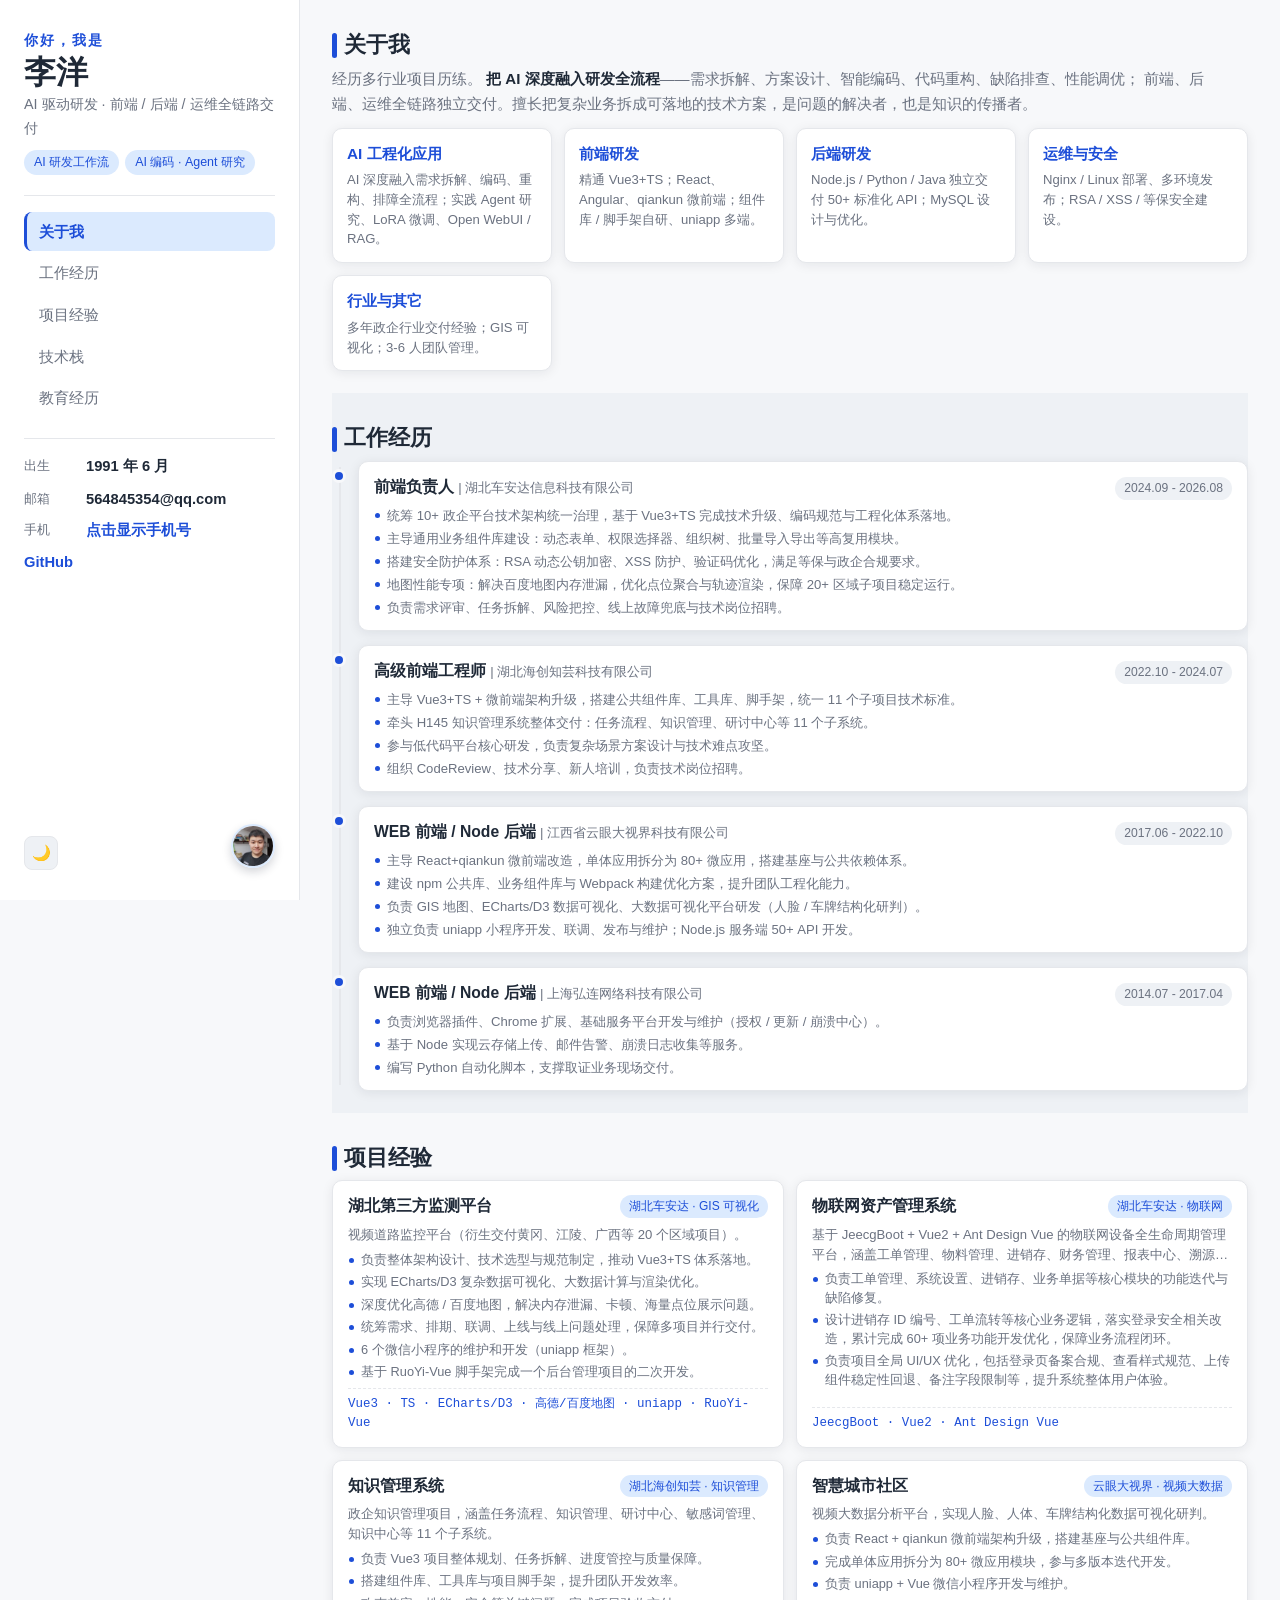
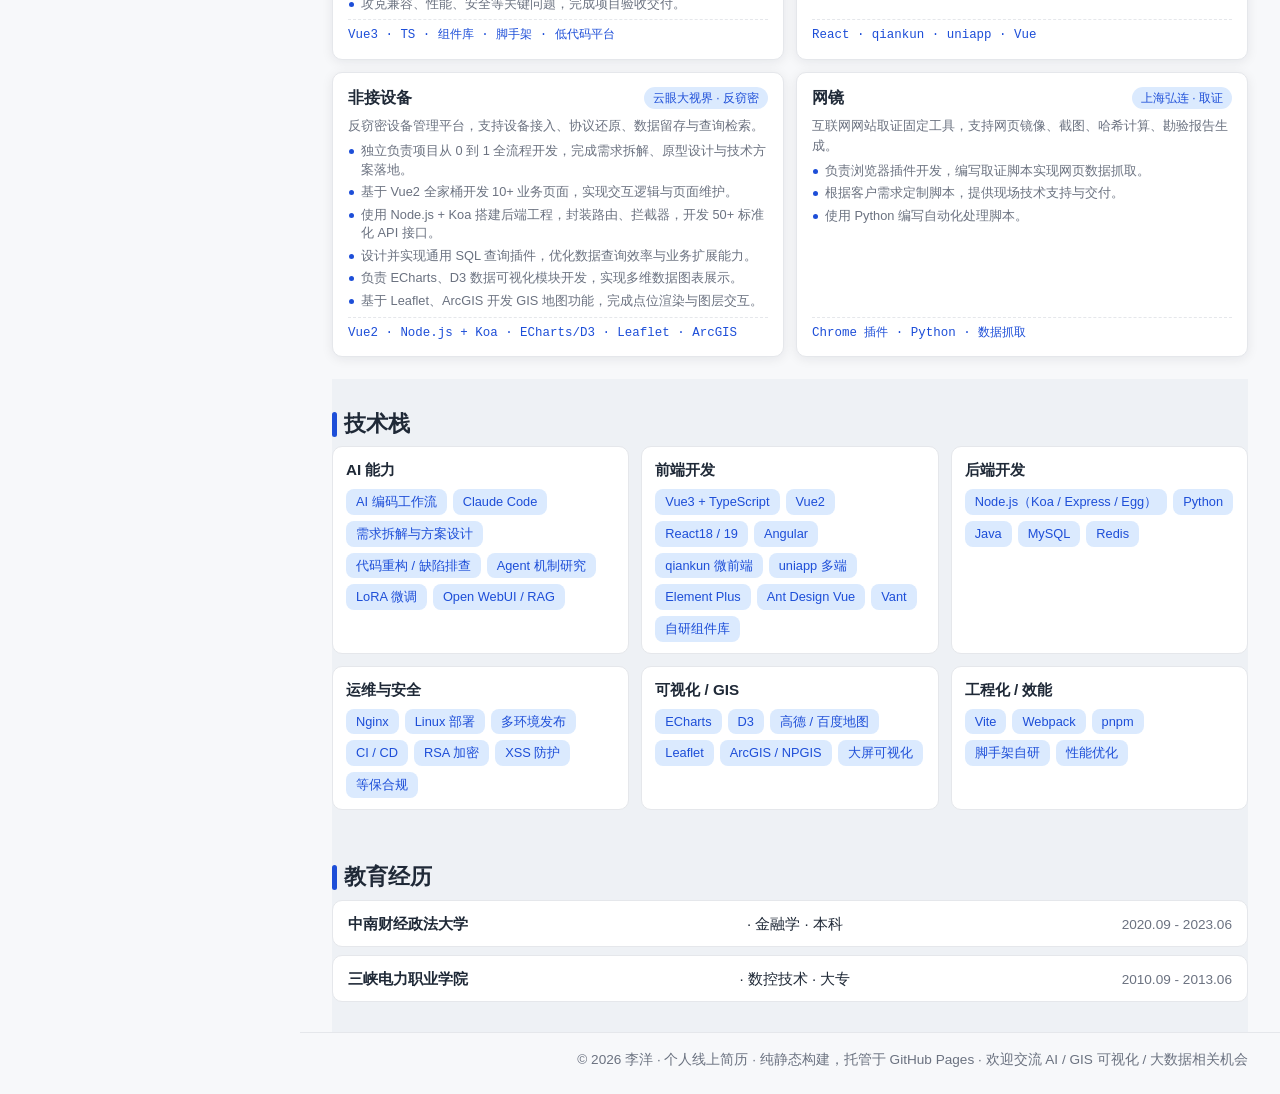
==== index.html @ 8b8bff77 "first commit" ====
<!DOCTYPE html>
<!--
  个人线上简历 · 李洋（纯静态，零外部依赖，可直接发布 GitHub Pages）
  内容来源：/Users/apple/workspace/Documents/programs/简历/了解李洋/ 画像库
  更新：20261119 13:01:11
-->
<html lang="zh-CN">
<head>
  <meta charset="UTF-8">
  <meta name="viewport" content="width=device-width, initial-scale=1.0">
  <!-- SEO 基础信息 -->
  <title>李洋 · 个人简历</title>
  <meta name="description" content="李洋，AI 驱动研发实践：AI 工具深度融入需求拆解、编码、排障；前端 / 后端 / 运维全链路交付，擅长 GIS 可视化与政企行业交付。">
  <meta name="keywords" content="李洋,AI研发,AI工程化,AI编码,Vue3,TypeScript,React,Node.js,GIS可视化,武汉求职">
  <meta name="author" content="李洋">
  <!-- 社交分享卡片（Open Graph） -->
  <meta property="og:title" content="李洋 · 个人简历">
  <meta property="og:description" content="AI 驱动研发 · 前端 / 后端 / 运维全链路 · 武汉">
  <meta property="og:type" content="profile">
  <!-- 站点图标（内联 SVG，免额外请求） -->
  <link rel="icon" href="favicon.svg" type="image/svg+xml">
  <link rel="stylesheet" href="css/style.css">
  <!-- 结构化数据：帮助搜索引擎理解简历内容 -->
  <script type="application/ld+json">
  {
    "@context": "https://schema.org",
    "@type": "Person",
    "name": "李洋",
    "address": { "@type": "PostalAddress", "addressLocality": "武汉" },
    "url": "https://github.com/buildlove",
    "knowsAbout": ["AI 研发工作流", "AI Agent", "LoRA 微调", "Vue3", "TypeScript", "React", "Node.js", "GIS 可视化"]
  }
  </script>
</head>
<body>

  <!-- ======== 左侧悬浮栏：基础信息 + 菜单 + 联系方式（固定悬浮） ======== -->
  <aside class="sidebar" id="top">
    <div class="sidebar-inner">

      <!-- 基础信息 -->
      <div class="side-profile">
        <p class="side-hello">你好，我是</p>
        <h1 class="side-name">李洋</h1>
        <p class="side-tagline">AI 驱动研发 · 前端 / 后端 / 运维全链路交付</p>
        <ul class="side-chips">
          <li>AI 研发工作流</li>
          <li>AI 编码 · Agent 研究</li>
        </ul>
      </div>

      <!-- 导航菜单（滚动时高亮当前区块） -->
      <nav class="nav-links side-menu" id="navLinks">
        <a href="#about">关于我</a>
        <a href="#experience">工作经历</a>
        <a href="#projects">项目经验</a>
        <a href="#skills">技术栈</a>
        <a href="#education">教育经历</a>
      </nav>

      <!-- 联系方式（手机号由 JS 渲染防骚扰；邮箱 / GitHub 明文直出） -->
      <ul class="side-contact">
        <li>
          <span class="contact-label">出生</span>
          <span class="contact-value">1991 年 6 月</span>
        </li>
        <li>
          <span class="contact-label">邮箱</span>
          <a class="contact-value" href="mailto:564845354@qq.com">564845354@qq.com</a>
        </li>
        <li>
          <span class="contact-label">手机</span>
          <button class="contact-value contact-btn" id="phoneText" type="button" title="点击复制">点击显示手机号</button>
        </li>
        <li>
          <a class="contact-link" href="https://github.com/buildlove" target="_blank" rel="noopener">GitHub</a>
          <!-- <a class="contact-link" href="showTime/" target="_blank" rel="noopener">作品展示</a> -->
        </li>
      </ul>

      <!-- 底部：主题切换按钮 + 小头像悬浮在按钮右边 -->
      <div class="side-bottom">
        <button class="theme-toggle" id="themeToggle" aria-label="切换深浅色主题">🌙</button>
        <img class="side-avatar" src="assets/avatar.png" alt="李洋 头像">
      </div>

    </div>
  </aside>

  <!-- ======== 右侧主内容（铺满剩余宽度） ======== -->
  <main class="content">

    <!-- ======== 关于我 / 个人优势（置于最上面） ======== -->
    <section class="section" id="about">
      <div class="container">
        <h2 class="section-title">关于我</h2>
        <p class="section-lead">
          经历多行业项目历练。
          <strong>把 AI 深度融入研发全流程</strong>——需求拆解、方案设计、智能编码、代码重构、缺陷排查、性能调优；
          前端、后端、运维全链路独立交付。擅长把复杂业务拆成可落地的技术方案，是问题的解决者，也是知识的传播者。
        </p>
        <div class="advantage-grid">
          <article class="advantage-card">
            <h3>AI 工程化应用</h3>
            <p>AI 深度融入需求拆解、编码、重构、排障全流程；实践 Agent 研究、LoRA 微调、Open WebUI / RAG。</p>
          </article>
          <article class="advantage-card">
            <h3>前端研发</h3>
            <p>精通 Vue3+TS；React、Angular、qiankun 微前端；组件库 / 脚手架自研、uniapp 多端。</p>
          </article>
          <article class="advantage-card">
            <h3>后端研发</h3>
            <p>Node.js / Python / Java 独立交付 50+ 标准化 API；MySQL 设计与优化。</p>
          </article>
          <article class="advantage-card">
            <h3>运维与安全</h3>
            <p>Nginx / Linux 部署、多环境发布；RSA / XSS / 等保安全建设。</p>
          </article>
          <article class="advantage-card">
            <h3>行业与其它</h3>
            <p>多年政企行业交付经验；GIS 可视化；3-6 人团队管理。</p>
          </article>
        </div>
      </div>
    </section>

    <!-- ======== 工作经历 ======== -->
    <section class="section section-alt" id="experience">
      <div class="container">
        <h2 class="section-title">工作经历</h2>
        <div class="timeline">

          <article class="timeline-item">
            <div class="timeline-dot"></div>
            <div class="timeline-body">
              <header class="timeline-head">
                <h3>前端负责人 <span class="timeline-org">| 湖北车安达信息科技有限公司</span></h3>
                <time>2024.09 - 2026.08</time>
              </header>
              <ul>
                <li>统筹 10+ 政企平台技术架构统一治理，基于 Vue3+TS 完成技术升级、编码规范与工程化体系落地。</li>
                <li>主导通用业务组件库建设：动态表单、权限选择器、组织树、批量导入导出等高复用模块。</li>
                <li>搭建安全防护体系：RSA 动态公钥加密、XSS 防护、验证码优化，满足等保与政企合规要求。</li>
                <li>地图性能专项：解决百度地图内存泄漏，优化点位聚合与轨迹渲染，保障 20+ 区域子项目稳定运行。</li>
                <li>负责需求评审、任务拆解、风险把控、线上故障兜底与技术岗位招聘。</li>
              </ul>
            </div>
          </article>

          <article class="timeline-item">
            <div class="timeline-dot"></div>
            <div class="timeline-body">
              <header class="timeline-head">
                <h3>高级前端工程师 <span class="timeline-org">| 湖北海创知芸科技有限公司</span></h3>
                <time>2022.10 - 2024.07</time>
              </header>
              <ul>
                <li>主导 Vue3+TS + 微前端架构升级，搭建公共组件库、工具库、脚手架，统一 11 个子项目技术标准。</li>
                <li>牵头 H145 知识管理系统整体交付：任务流程、知识管理、研讨中心等 11 个子系统。</li>
                <li>参与低代码平台核心研发，负责复杂场景方案设计与技术难点攻坚。</li>
                <li>组织 CodeReview、技术分享、新人培训，负责技术岗位招聘。</li>
              </ul>
            </div>
          </article>

          <article class="timeline-item">
            <div class="timeline-dot"></div>
            <div class="timeline-body">
              <header class="timeline-head">
                <h3>WEB 前端 / Node 后端 <span class="timeline-org">| 江西省云眼大视界科技有限公司</span></h3>
                <time>2017.06 - 2022.10</time>
              </header>
              <ul>
                <li>主导 React+qiankun 微前端改造，单体应用拆分为 80+ 微应用，搭建基座与公共依赖体系。</li>
                <li>建设 npm 公共库、业务组件库与 Webpack 构建优化方案，提升团队工程化能力。</li>
                <li>负责 GIS 地图、ECharts/D3 数据可视化、大数据可视化平台研发（人脸 / 车牌结构化研判）。</li>
                <li>独立负责 uniapp 小程序开发、联调、发布与维护；Node.js 服务端 50+ API 开发。</li>
              </ul>
            </div>
          </article>

          <article class="timeline-item">
            <div class="timeline-dot"></div>
            <div class="timeline-body">
              <header class="timeline-head">
                <h3>WEB 前端 / Node 后端 <span class="timeline-org">| 上海弘连网络科技有限公司</span></h3>
                <time>2014.07 - 2017.04</time>
              </header>
              <ul>
                <li>负责浏览器插件、Chrome 扩展、基础服务平台开发与维护（授权 / 更新 / 崩溃中心）。</li>
                <li>基于 Node 实现云存储上传、邮件告警、崩溃日志收集等服务。</li>
                <li>编写 Python 自动化脚本，支撑取证业务现场交付。</li>
              </ul>
            </div>
          </article>

        </div>
      </div>
    </section>

    <!-- ======== 项目经验 ======== -->
    <section class="section" id="projects">
      <div class="container">
        <h2 class="section-title">项目经验</h2>
        <div class="project-grid">

          <article class="project-card">
            <header>
              <h3>湖北第三方监测平台</h3>
              <span class="project-tag">湖北车安达 · GIS 可视化</span>
            </header>
            <p class="project-desc">视频道路监控平台（衍生交付黄冈、江陵、广西等 20 个区域项目）。</p>
            <ul>
              <li>负责整体架构设计、技术选型与规范制定，推动 Vue3+TS 体系落地。</li>
              <li>实现 ECharts/D3 复杂数据可视化、大数据计算与渲染优化。</li>
              <li>深度优化高德 / 百度地图，解决内存泄漏、卡顿、海量点位展示问题。</li>
              <li>统筹需求、排期、联调、上线与线上问题处理，保障多项目并行交付。</li>
              <li>6 个微信小程序的维护和开发（uniapp 框架）。</li>
              <li>基于 RuoYi-Vue 脚手架完成一个后台管理项目的二次开发。</li>
            </ul>
            <p class="project-stack">Vue3 · TS · ECharts/D3 · 高德/百度地图 · uniapp · RuoYi-Vue</p>
          </article>

          <article class="project-card">
            <header>
              <h3>物联网资产管理系统</h3>
              <span class="project-tag">湖北车安达 · 物联网</span>
            </header>
            <p class="project-desc">基于 JeecgBoot + Vue2 + Ant Design Vue 的物联网设备全生命周期管理平台，涵盖工单管理、物料管理、进销存、财务管理、报表中心、溯源追踪、数据审核等 11 个业务模块。</p>
            <ul>
              <li>负责工单管理、系统设置、进销存、业务单据等核心模块的功能迭代与缺陷修复。</li>
              <li>设计进销存 ID 编号、工单流转等核心业务逻辑，落实登录安全相关改造，累计完成 60+ 项业务功能开发优化，保障业务流程闭环。</li>
              <li>负责项目全局 UI/UX 优化，包括登录页备案合规、查看样式规范、上传组件稳定性回退、备注字段限制等，提升系统整体用户体验。</li>
            </ul>
            <p class="project-stack">JeecgBoot · Vue2 · Ant Design Vue</p>
          </article>

          <article class="project-card">
            <header>
              <h3>知识管理系统</h3>
              <span class="project-tag">湖北海创知芸 · 知识管理</span>
            </header>
            <p class="project-desc">政企知识管理项目，涵盖任务流程、知识管理、研讨中心、敏感词管理、知识中心等 11 个子系统。</p>
            <ul>
              <li>负责 Vue3 项目整体规划、任务拆解、进度管控与质量保障。</li>
              <li>搭建组件库、工具库与项目脚手架，提升团队开发效率。</li>
              <li>攻克兼容、性能、安全等关键问题，完成项目验收交付。</li>
            </ul>
            <p class="project-stack">Vue3 · TS · 组件库 · 脚手架 · 低代码平台</p>
          </article>

          <article class="project-card">
            <header>
              <h3>智慧城市社区</h3>
              <span class="project-tag">云眼大视界 · 视频大数据</span>
            </header>
            <p class="project-desc">视频大数据分析平台，实现人脸、人体、车牌结构化数据可视化研判。</p>
            <ul>
              <li>负责 React + qiankun 微前端架构升级，搭建基座与公共组件库。</li>
              <li>完成单体应用拆分为 80+ 微应用模块，参与多版本迭代开发。</li>
              <li>负责 uniapp + Vue 微信小程序开发与维护。</li>
            </ul>
            <p class="project-stack">React · qiankun · uniapp · Vue</p>
          </article>

          <article class="project-card">
            <header>
              <h3>非接设备</h3>
              <span class="project-tag">云眼大视界 · 反窃密</span>
            </header>
            <p class="project-desc">反窃密设备管理平台，支持设备接入、协议还原、数据留存与查询检索。</p>
            <ul>
              <li>独立负责项目从 0 到 1 全流程开发，完成需求拆解、原型设计与技术方案落地。</li>
              <li>基于 Vue2 全家桶开发 10+ 业务页面，实现交互逻辑与页面维护。</li>
              <li>使用 Node.js + Koa 搭建后端工程，封装路由、拦截器，开发 50+ 标准化 API 接口。</li>
              <li>设计并实现通用 SQL 查询插件，优化数据查询效率与业务扩展能力。</li>
              <li>负责 ECharts、D3 数据可视化模块开发，实现多维数据图表展示。</li>
              <li>基于 Leaflet、ArcGIS 开发 GIS 地图功能，完成点位渲染与图层交互。</li>
            </ul>
            <p class="project-stack">Vue2 · Node.js + Koa · ECharts/D3 · Leaflet · ArcGIS</p>
          </article>

          <article class="project-card">
            <header>
              <h3>网镜</h3>
              <span class="project-tag">上海弘连 · 取证</span>
            </header>
            <p class="project-desc">互联网网站取证固定工具，支持网页镜像、截图、哈希计算、勘验报告生成。</p>
            <ul>
              <li>负责浏览器插件开发，编写取证脚本实现网页数据抓取。</li>
              <li>根据客户需求定制脚本，提供现场技术支持与交付。</li>
              <li>使用 Python 编写自动化处理脚本。</li>
            </ul>
            <p class="project-stack">Chrome 插件 · Python · 数据抓取</p>
          </article>

        </div>
      </div>
    </section>

    <!-- ======== 技术栈 ======== -->
    <section class="section section-alt" id="skills">
      <div class="container">
        <h2 class="section-title">技术栈</h2>
        <div class="skill-groups">
          <div class="skill-group">
            <h3>AI 能力</h3>
            <ul class="skill-tags">
              <li>AI 编码工作流</li><li>Claude Code</li><li>需求拆解与方案设计</li>
              <li>代码重构 / 缺陷排查</li><li>Agent 机制研究</li><li>LoRA 微调</li><li>Open WebUI / RAG</li>
            </ul>
          </div>
          <div class="skill-group">
            <h3>前端开发</h3>
            <ul class="skill-tags">
              <li>Vue3 + TypeScript</li><li>Vue2</li><li>React18 / 19</li>
              <li>Angular</li><li>qiankun 微前端</li><li>uniapp 多端</li>
              <li>Element Plus</li><li>Ant Design Vue</li><li>Vant</li><li>自研组件库</li>
            </ul>
          </div>
          <div class="skill-group">
            <h3>后端开发</h3>
            <ul class="skill-tags">
              <li>Node.js（Koa / Express / Egg）</li><li>Python</li><li>Java</li><li>MySQL</li><li>Redis</li>
            </ul>
          </div>
          <div class="skill-group">
            <h3>运维与安全</h3>
            <ul class="skill-tags">
              <li>Nginx</li><li>Linux 部署</li><li>多环境发布</li><li>CI / CD</li>
              <li>RSA 加密</li><li>XSS 防护</li><li>等保合规</li>
            </ul>
          </div>
          <div class="skill-group">
            <h3>可视化 / GIS</h3>
            <ul class="skill-tags">
              <li>ECharts</li><li>D3</li><li>高德 / 百度地图</li>
              <li>Leaflet</li><li>ArcGIS / NPGIS</li><li>大屏可视化</li>
            </ul>
          </div>
          <div class="skill-group">
            <h3>工程化 / 效能</h3>
            <ul class="skill-tags">
              <li>Vite</li><li>Webpack</li><li>pnpm</li><li>脚手架自研</li><li>性能优化</li>
            </ul>
          </div>
        </div>
      </div>
    </section>

    <!-- ======== 教育经历（置于最底部） ======== -->
    <section class="section section-alt" id="education">
      <div class="container">
        <h2 class="section-title">教育经历</h2>
        <ul class="edu-list">
          <li>
            <strong>中南财经政法大学</strong> · 金融学 · 本科
            <time>2020.09 - 2023.06</time>
          </li>
          <li>
            <strong>三峡电力职业学院</strong> · 数控技术 · 大专
            <time>2010.09 - 2013.06</time>
          </li>
        </ul>
      </div>
    </section>

  </main>

  <!-- ======== 页脚 ======== -->
  <footer class="site-footer">
    <div class="container">
      <p>© 2026 李洋 · 个人线上简历 · 纯静态构建，托管于 GitHub Pages · 欢迎交流 AI / GIS 可视化 / 大数据相关机会</p>
    </div>
  </footer>

  <script src="js/main.js"></script>
</body>
</html>
---- css/style.css ----
/* ============================================================
   个人线上简历 · 样式表（侧栏悬浮版）
   布局：左侧悬浮栏（基础信息 + 菜单 + 联系方式）+ 右侧主内容铺满
   特点：零外部依赖 / 深浅色自适应 / 响应式 / 打印友好
   改版：20261119 13:20:13 紧凑排版；同日侧栏悬浮布局重构
   ============================================================ */

/* ---------- 设计变量（深浅色两套主题） ---------- */
:root {
  --bg: #f7f8fa;            /* 页面背景 */
  --surface: #ffffff;       /* 卡片 / 侧栏背景 */
  --surface-alt: #eef1f5;   /* 交替区块背景 */
  --text: #1f2937;          /* 主文字 */
  --muted: #6b7280;         /* 次要文字 */
  --primary: #1d4ed8;       /* 主题色（沉稳蓝） */
  --primary-soft: #dbeafe;  /* 主题色浅底 */
  --border: #e5e7eb;        /* 描边 */
  --shadow: 0 2px 12px rgba(15, 23, 42, 0.08);   /* 卡片阴影 */
  --sidebar-width: 300px;   /* 左侧悬浮栏宽度 */
}

/* 暗色主题：跟随系统 */
@media (prefers-color-scheme: dark) {
  :root {
    --bg: #0f172a;
    --surface: #1e293b;
    --surface-alt: #172033;
    --text: #e2e8f0;
    --muted: #94a3b8;
    --primary: #60a5fa;
    --primary-soft: #1e3a5f;
    --border: #334155;
    --shadow: 0 2px 12px rgba(0, 0, 0, 0.35);
  }
}

/* 手动切换主题：data-theme 属性优先级高于系统偏好 */
[data-theme="dark"] {
  --bg: #0f172a;
  --surface: #1e293b;
  --surface-alt: #172033;
  --text: #e2e8f0;
  --muted: #94a3b8;
  --primary: #60a5fa;
  --primary-soft: #1e3a5f;
  --border: #334155;
  --shadow: 0 2px 12px rgba(0, 0, 0, 0.35);
}
[data-theme="light"] {
  --bg: #f7f8fa;
  --surface: #ffffff;
  --surface-alt: #eef1f5;
  --text: #1f2937;
  --muted: #6b7280;
  --primary: #1d4ed8;
  --primary-soft: #dbeafe;
  --border: #e5e7eb;
  --shadow: 0 2px 12px rgba(15, 23, 42, 0.08);
}

/* ---------- 基础重置 ---------- */
* { margin: 0; padding: 0; box-sizing: border-box; }

html { scroll-behavior: smooth; scroll-padding-top: 16px; }

body {
  font-family: "PingFang SC", "Hiragino Sans GB", "Microsoft YaHei", "Helvetica Neue", Arial, sans-serif;
  background: var(--bg);
  color: var(--text);
  line-height: 1.55;
  font-size: 15px;
  transition: background 0.25s, color 0.25s;
}

a { color: var(--primary); text-decoration: none; }
ul { list-style: none; }
img { max-width: 100%; display: block; }

/* ============================================================
   左侧悬浮栏：基础信息 + 菜单 + 联系方式（固定不随内容滚动）
   ============================================================ */
.sidebar {
  position: fixed; top: 0; left: 0; bottom: 0;
  width: var(--sidebar-width);
  overflow-y: auto;                 /* 内容超高时侧栏内部滚动 */
  background: var(--surface);
  border-right: 1px solid var(--border);
  padding: 30px 24px;
}
.sidebar-inner {
  display: flex; flex-direction: column; gap: 20px;
  min-height: 100%;
}

/* 基础信息 */
/* 头像：缩小后悬浮在主题切换按钮右边 */
.side-bottom {
  margin-top: auto;                /* 推到侧栏底部 */
  display: flex; align-items: center;
}
.side-avatar {
  display: block;
  width: 44px; height: 44px;       /* 小尺寸头像 */
  border-radius: 50%;
  object-fit: cover;
  border: 2px solid var(--primary-soft);
  box-shadow: 0 4px 10px rgba(15, 23, 42, 0.18);
  margin-left: auto;               /* 悬浮到右边 */
  transform: translateY(-2px);     /* 轻微上浮 */
}
.side-hello { color: var(--primary); font-weight: 600; letter-spacing: 2px; font-size: 0.85rem; }
.side-name { font-size: 2rem; font-weight: 800; line-height: 1.2; margin: 2px 0; }
.side-tagline { color: var(--muted); font-size: 0.9rem; line-height: 1.6; }
.side-chips { display: flex; flex-wrap: wrap; gap: 6px; margin-top: 10px; }
.side-chips li {
  background: var(--primary-soft); color: var(--primary);
  padding: 3px 10px; border-radius: 999px; font-size: 0.78rem; font-weight: 500;
}

/* 导航菜单（竖排，滚动时高亮当前区块） */
.side-menu {
  display: flex; flex-direction: column; gap: 2px;
  border-top: 1px solid var(--border); padding-top: 16px;
}
.side-menu a {
  padding: 8px 12px; border-radius: 8px;
  color: var(--muted); font-size: 0.95rem;
  border-left: 3px solid transparent; transition: 0.2s;
}
.side-menu a:hover { color: var(--primary); background: var(--primary-soft); }
.side-menu a.active {
  color: var(--primary); font-weight: 600;
  border-left-color: var(--primary); background: var(--primary-soft);
}

/* 联系方式 */
.side-contact {
  display: flex; flex-direction: column; gap: 10px;
  border-top: 1px solid var(--border); padding-top: 16px;
}
.side-contact li { display: flex; align-items: center; gap: 10px; font-size: 0.9rem; }
.contact-label { flex-shrink: 0; width: 52px; color: var(--muted); font-size: 0.82rem; }
.contact-value { font-size: 0.92rem; font-weight: 600; color: var(--text); word-break: break-all; }
/* GitHub 蓝色链接（侧栏内直接点击跳转） */
.contact-link {
  color: var(--primary); font-weight: 600; font-size: 0.92rem;
}
.contact-link:hover { text-decoration: underline; }

/* 点击显示/复制按钮样式 */
.contact-btn {
  background: none; border: none; cursor: pointer; text-align: left;
  color: var(--primary); font-family: inherit; padding: 0;
}
.contact-btn:hover { text-decoration: underline; }

/* 主题切换按钮：推到侧栏底部 */
.theme-toggle {
  margin-top: auto;
  background: var(--surface-alt); border: 1px solid var(--border); border-radius: 8px;
  width: 34px; height: 34px; cursor: pointer; font-size: 0.95rem; line-height: 1;
}

/* ============================================================
   右侧主内容：铺满剩余宽度（吃掉左右空白）
   ============================================================ */
.content {
  margin-left: var(--sidebar-width);
  padding: 0 32px;
}
.container { max-width: 1440px; margin: 0 auto; padding: 0; }

/* ---------- 通用 Section（紧凑） ---------- */
.section { padding: 28px 0 22px; }
.section-alt { background: var(--surface-alt); }
.section-title {
  font-size: 1.35rem; font-weight: 700; margin-bottom: 6px;
  position: relative; padding-left: 12px;
}
.section-title::before {
  content: ""; position: absolute; left: 0; top: 0.25em;
  width: 5px; height: 1.15em; background: var(--primary); border-radius: 3px;
}
.section-lead { color: var(--muted); max-width: 900px; margin-bottom: 12px; font-size: 0.94rem; line-height: 1.6; }
.section-lead strong { color: var(--text); }

/* ---------- 个人优势卡片（横向铺满） ---------- */
.advantage-grid {
  display: grid; gap: 12px;
  grid-template-columns: repeat(auto-fit, minmax(min(190px, 100%), 1fr));
}
.advantage-card {
  background: var(--surface); border: 1px solid var(--border); border-radius: 10px;
  padding: 13px 14px; box-shadow: var(--shadow); transition: transform 0.2s;
}
.advantage-card:hover { transform: translateY(-3px); }
.advantage-card h3 { font-size: 0.96rem; margin-bottom: 5px; color: var(--primary); }
.advantage-card p { color: var(--muted); font-size: 0.82rem; line-height: 1.5; }

/* ---------- 技术栈 ---------- */
.skill-groups {
  display: grid; gap: 12px;
  grid-template-columns: repeat(auto-fit, minmax(min(250px, 100%), 1fr));
}
.skill-group {
  background: var(--surface); border: 1px solid var(--border); border-radius: 10px;
  padding: 11px 13px;
}
.skill-group h3 { font-size: 0.95rem; margin-bottom: 7px; color: var(--text); }
.skill-tags { display: flex; flex-wrap: wrap; gap: 6px; }
.skill-tags li {
  background: var(--primary-soft); color: var(--primary);
  padding: 3px 10px; border-radius: 8px; font-size: 0.8rem; font-weight: 500;
}

/* ---------- 工作经历（纵向时间线：竖线 + 圆点） ---------- */
.timeline { position: relative; padding-left: 26px; }
.timeline::before {
  content: ""; position: absolute; left: 7px; top: 6px; bottom: 6px;
  width: 2px; background: var(--border);
}
.timeline-item { position: relative; margin-bottom: 14px; }
.timeline-item:last-child { margin-bottom: 0; }
.timeline-dot {
  position: absolute; left: -26px; top: 8px;
  width: 14px; height: 14px; border-radius: 50%;
  background: var(--primary); border: 3px solid var(--bg);
}

.timeline-body {
  background: var(--surface); border: 1px solid var(--border);
  border-radius: 10px; padding: 13px 15px; box-shadow: var(--shadow);
}
.timeline-head {
  display: flex; justify-content: space-between; align-items: baseline;
  flex-wrap: wrap; gap: 4px; margin-bottom: 6px;
}
.timeline-head h3 { font-size: 0.98rem; }
.timeline-org { color: var(--muted); font-size: 0.83rem; font-weight: 500; }
.timeline-head time {
  color: var(--muted); font-size: 0.76rem;
  background: var(--surface-alt); padding: 2px 9px; border-radius: 999px;
}
.timeline-body ul { display: grid; gap: 4px; }
.timeline-body li {
  color: var(--muted); font-size: 0.82rem; line-height: 1.45;
  padding-left: 13px; position: relative;
}
.timeline-body li::before {
  content: ""; position: absolute; left: 1px; top: 0.55em;
  width: 5px; height: 5px; border-radius: 50%; background: var(--primary);
}

/* ---------- 项目卡片 ---------- */
.project-grid {
  display: grid; gap: 12px;
  grid-template-columns: repeat(auto-fit, minmax(min(300px, 100%), 1fr));
}
.project-card {
  background: var(--surface); border: 1px solid var(--border); border-radius: 10px;
  padding: 13px 15px; box-shadow: var(--shadow); display: flex; flex-direction: column; gap: 6px;
}
.project-card header { display: flex; justify-content: space-between; align-items: center; gap: 8px; }
.project-card h3 { font-size: 1rem; }
.project-tag {
  flex-shrink: 0; font-size: 0.75rem; color: var(--primary);
  background: var(--primary-soft); padding: 2px 9px; border-radius: 999px;
}
.project-desc {
  color: var(--muted); font-size: 0.82rem; line-height: 1.5;
  display: -webkit-box; -webkit-line-clamp: 2; -webkit-box-orient: vertical; overflow: hidden;
}
.project-card ul { display: grid; gap: 4px; }
.project-card li {
  font-size: 0.8rem; line-height: 1.45; color: var(--muted); padding-left: 13px; position: relative;
}
.project-card li::before {
  content: ""; position: absolute; left: 1px; top: 0.55em;
  width: 5px; height: 5px; border-radius: 50%; background: var(--primary);
}
.project-stack {
  margin-top: auto; padding-top: 6px; border-top: 1px dashed var(--border);
  font-size: 0.78rem; color: var(--primary); font-family: "SF Mono", Consolas, monospace;
}

/* ---------- 教育经历 ---------- */
.edu-list li {
  display: flex; justify-content: space-between; align-items: baseline;
  flex-wrap: wrap; gap: 6px;
  background: var(--surface); border: 1px solid var(--border); border-radius: 10px;
  padding: 11px 15px; margin-bottom: 8px;
}
.edu-list time { color: var(--muted); font-size: 0.85rem; }

/* ---------- 页脚（避开左侧悬浮栏遮挡，文字居右） ---------- */
.site-footer {
  margin-left: var(--sidebar-width);   /* 与主内容对齐，防止被悬浮栏盖住 */
  padding: 16px 32px 24px;
  border-top: 1px solid var(--border);
  color: var(--muted); font-size: 0.85rem;
  text-align: right;                    /* 居右展示 */
}
/* （"最后更新"行已按需求移除，.footer-sub 样式一并清理） */

/* ============================================================
   响应式：≤900px 侧栏转为顶部区块，主内容单列流式
   ============================================================ */
@media (max-width: 900px) {
  .sidebar {
    position: static; width: 100%;
    border-right: none; border-bottom: 1px solid var(--border);
    padding: 20px 18px;
  }
  .sidebar-inner { gap: 14px; }
  .side-name { font-size: 1.75rem; }
  .side-avatar { width: 40px; height: 40px; }

  /* 菜单改横向排布，可换行 */
  .side-menu {
    flex-direction: row; flex-wrap: wrap; gap: 6px;
    border-top: none; padding-top: 0;
  }
  .side-menu a {
    padding: 7px 14px; border-radius: 999px;
    border: 1px solid var(--border); border-left-width: 1px;
    font-size: 0.88rem;
  }
  .side-menu a.active { border-color: var(--primary); }

  .side-contact { flex-direction: row; flex-wrap: wrap; gap: 8px 18px; border-top: none; padding-top: 0; }
  .theme-toggle { margin-top: 0; }

  .content { margin-left: 0; padding: 0 16px; }
  .site-footer { margin-left: 0; padding: 14px 16px 20px; text-align: center; }
  .section { padding: 22px 0 16px; }
  .section-title { font-size: 1.22rem; }
}

/* 小屏手机进一步收紧 */
@media (max-width: 420px) {
  .side-chips li { font-size: 0.74rem; }
  .project-card h3 { font-size: 0.95rem; }
}

/* ---------- 打印样式（A4 输出） ---------- */
@media print {
  .side-menu, .theme-toggle { display: none !important; }
  .sidebar {
    position: static; width: 100%; border-right: none;
    border-bottom: 2px solid #000; padding: 0 0 10pt;
  }
  .content { margin-left: 0; padding: 0; }
  .site-footer { margin-left: 0; padding: 10pt 0; text-align: right; }
  body { background: #fff; color: #000; font-size: 11pt; }
  .section { padding: 10pt 0; break-inside: avoid; }
  .advantage-card, .timeline-body, .project-card, .skill-group { box-shadow: none; }
}
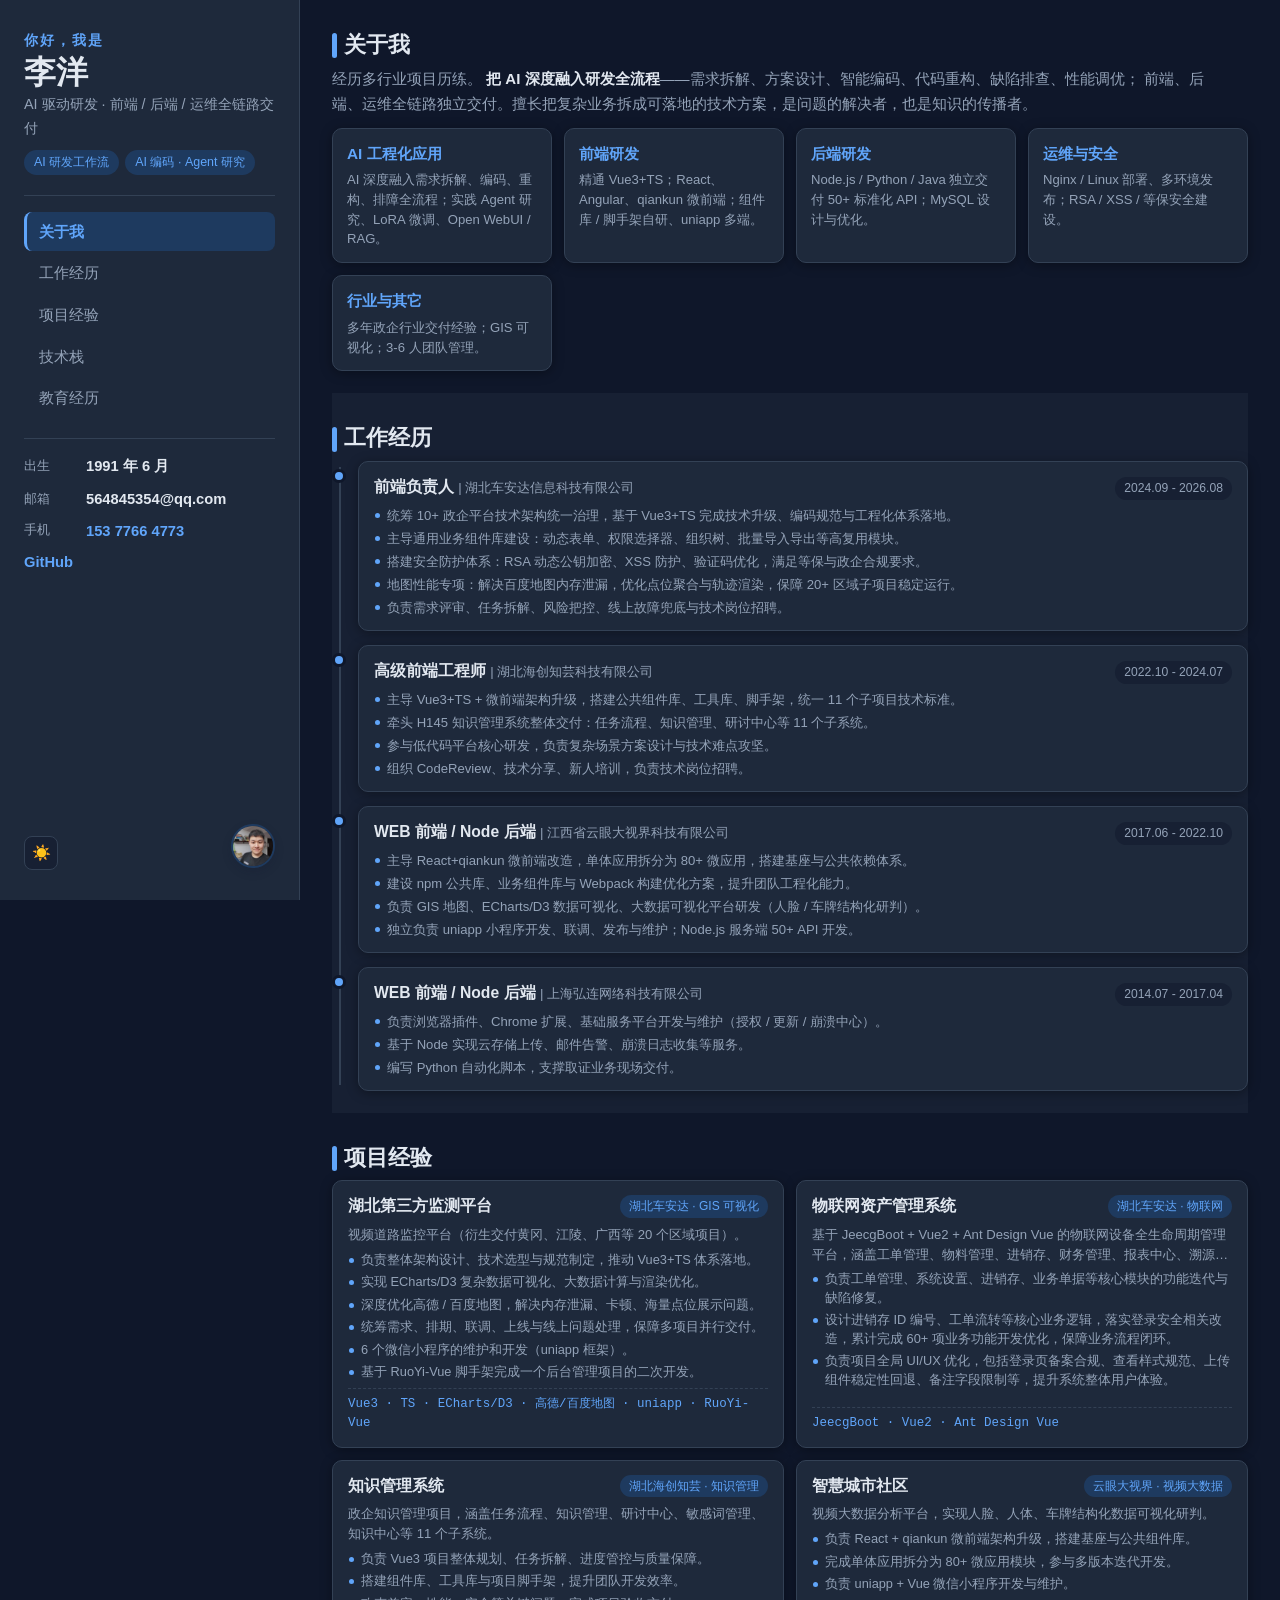
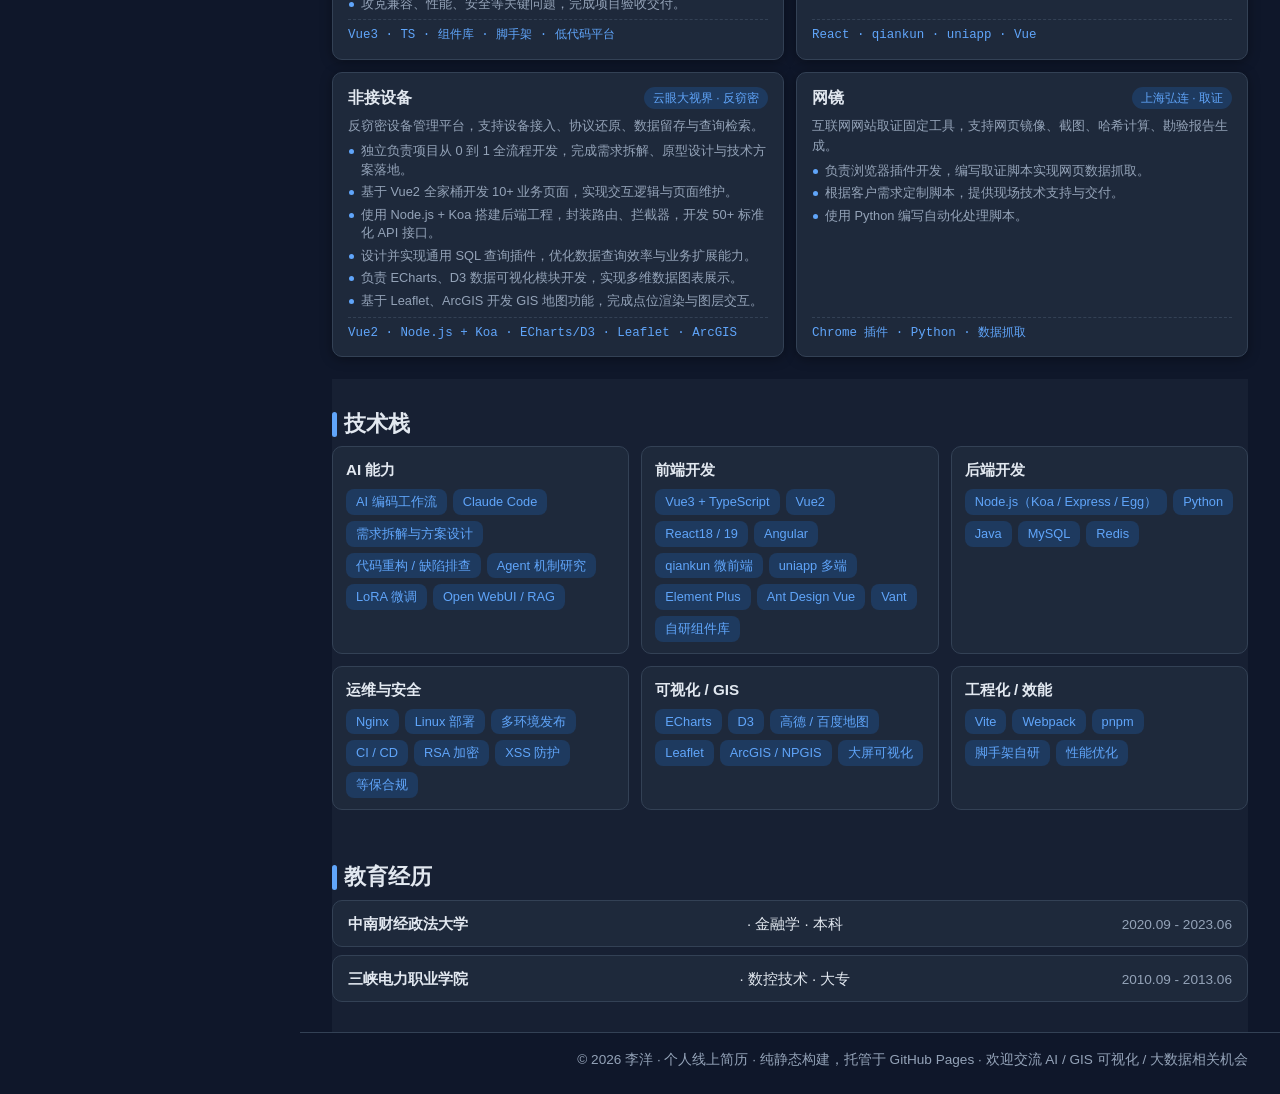
==== commit 3de8ada6: "feat: 简历默认深色主题 + 手机号明文直出（点击一键复制） - :root 默认深色配色，删除跟随系统逻辑，手动切换浅色可记忆 - head 内联主题预设脚本，避免首屏主题闪烁 - 手机号明文直" ====
--- a/index.html
+++ b/index.html
@@ -20,6 +20,16 @@
   <!-- 站点图标（内联 SVG，免额外请求） -->
   <link rel="icon" href="favicon.svg" type="image/svg+xml">
   <link rel="stylesheet" href="css/style.css">
+  <!-- 主题预设：默认深色；首屏渲染前应用用户保存的主题（localStorage），避免主题闪烁 -->
+  <script>
+    (function () {
+      // 仅在用户手动切换过主题时才写入 data-theme，未切换过则走默认深色
+      const savedTheme = localStorage.getItem('resume-theme');
+      if (savedTheme) {
+        document.documentElement.setAttribute('data-theme', savedTheme);
+      }
+    })();
+  </script>
   <!-- 结构化数据：帮助搜索引擎理解简历内容 -->
   <script type="application/ld+json">
   {
@@ -58,7 +68,7 @@
         <a href="#education">教育经历</a>
       </nav>
 
-      <!-- 联系方式（手机号由 JS 渲染防骚扰；邮箱 / GitHub 明文直出） -->
+      <!-- 联系方式（手机 / 邮箱 / GitHub 明文直出，点击手机号可一键复制） -->
       <ul class="side-contact">
         <li>
           <span class="contact-label">出生</span>
@@ -70,7 +80,8 @@
         </li>
         <li>
           <span class="contact-label">手机</span>
-          <button class="contact-value contact-btn" id="phoneText" type="button" title="点击复制">点击显示手机号</button>
+          <!-- 手机号明文直出（无需点击显示）；点击可一键复制纯数字 -->
+          <button class="contact-value contact-btn" id="phoneText" type="button" title="点击复制">153 7766 4773</button>
         </li>
         <li>
           <a class="contact-link" href="https://github.com/buildlove" target="_blank" rel="noopener">GitHub</a>
--- a/css/style.css
+++ b/css/style.css
@@ -1,40 +1,25 @@
 /* ============================================================
    个人线上简历 · 样式表（侧栏悬浮版）
    布局：左侧悬浮栏（基础信息 + 菜单 + 联系方式）+ 右侧主内容铺满
-   特点：零外部依赖 / 深浅色自适应 / 响应式 / 打印友好
-   改版：20261119 13:20:13 紧凑排版；同日侧栏悬浮布局重构
+   特点：零外部依赖 / 默认深色（可切换浅色并记忆） / 响应式 / 打印友好
+   改版：20261119 13:20:13 紧凑排版；同日侧栏悬浮布局重构；20261121 默认深色主题
    ============================================================ */
 
-/* ---------- 设计变量（深浅色两套主题） ---------- */
+/* ---------- 设计变量（默认深色主题，可手动切换浅色） ---------- */
 :root {
-  --bg: #f7f8fa;            /* 页面背景 */
-  --surface: #ffffff;       /* 卡片 / 侧栏背景 */
-  --surface-alt: #eef1f5;   /* 交替区块背景 */
-  --text: #1f2937;          /* 主文字 */
-  --muted: #6b7280;         /* 次要文字 */
-  --primary: #1d4ed8;       /* 主题色（沉稳蓝） */
-  --primary-soft: #dbeafe;  /* 主题色浅底 */
-  --border: #e5e7eb;        /* 描边 */
-  --shadow: 0 2px 12px rgba(15, 23, 42, 0.08);   /* 卡片阴影 */
+  --bg: #0f172a;            /* 页面背景 */
+  --surface: #1e293b;       /* 卡片 / 侧栏背景 */
+  --surface-alt: #172033;   /* 交替区块背景 */
+  --text: #e2e8f0;          /* 主文字 */
+  --muted: #94a3b8;         /* 次要文字 */
+  --primary: #60a5fa;       /* 主题色（亮蓝） */
+  --primary-soft: #1e3a5f;  /* 主题色浅底 */
+  --border: #334155;        /* 描边 */
+  --shadow: 0 2px 12px rgba(0, 0, 0, 0.35);   /* 卡片阴影 */
   --sidebar-width: 300px;   /* 左侧悬浮栏宽度 */
 }
 
-/* 暗色主题：跟随系统 */
-@media (prefers-color-scheme: dark) {
-  :root {
-    --bg: #0f172a;
-    --surface: #1e293b;
-    --surface-alt: #172033;
-    --text: #e2e8f0;
-    --muted: #94a3b8;
-    --primary: #60a5fa;
-    --primary-soft: #1e3a5f;
-    --border: #334155;
-    --shadow: 0 2px 12px rgba(0, 0, 0, 0.35);
-  }
-}
-
-/* 手动切换主题：data-theme 属性优先级高于系统偏好 */
+/* 手动切换主题：data-theme 属性覆盖默认主题（由 <head> 内联脚本提前应用） */
 [data-theme="dark"] {
   --bg: #0f172a;
   --surface: #1e293b;
@@ -344,6 +329,18 @@
 
 /* ---------- 打印样式（A4 输出） ---------- */
 @media print {
+  /* 打印固定使用浅色配色：屏幕默认深色后，打印仍输出白底黑字 */
+  :root {
+    --bg: #ffffff;
+    --surface: #ffffff;
+    --surface-alt: #eef1f5;
+    --text: #1f2937;
+    --muted: #6b7280;
+    --primary: #1d4ed8;
+    --primary-soft: #dbeafe;
+    --border: #e5e7eb;
+    --shadow: none;
+  }
   .side-menu, .theme-toggle { display: none !important; }
   .sidebar {
     position: static; width: 100%; border-right: none;
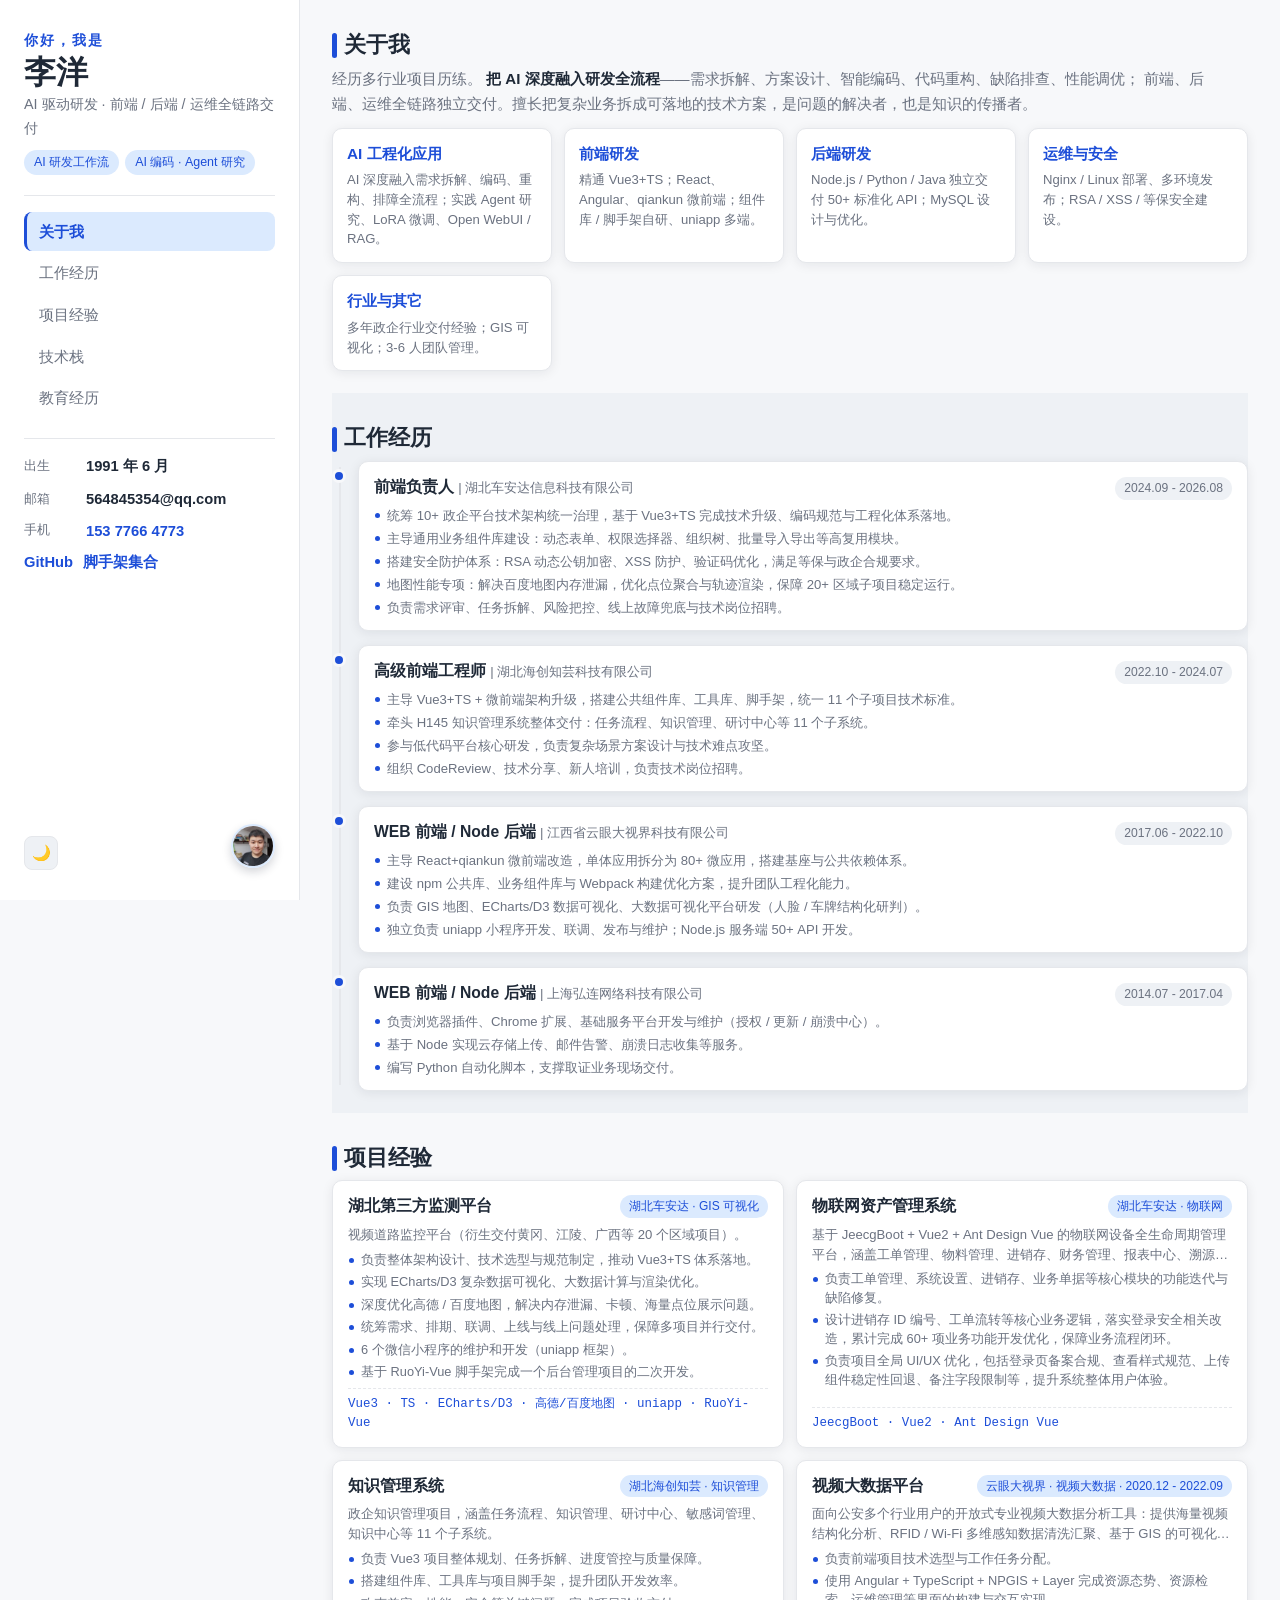
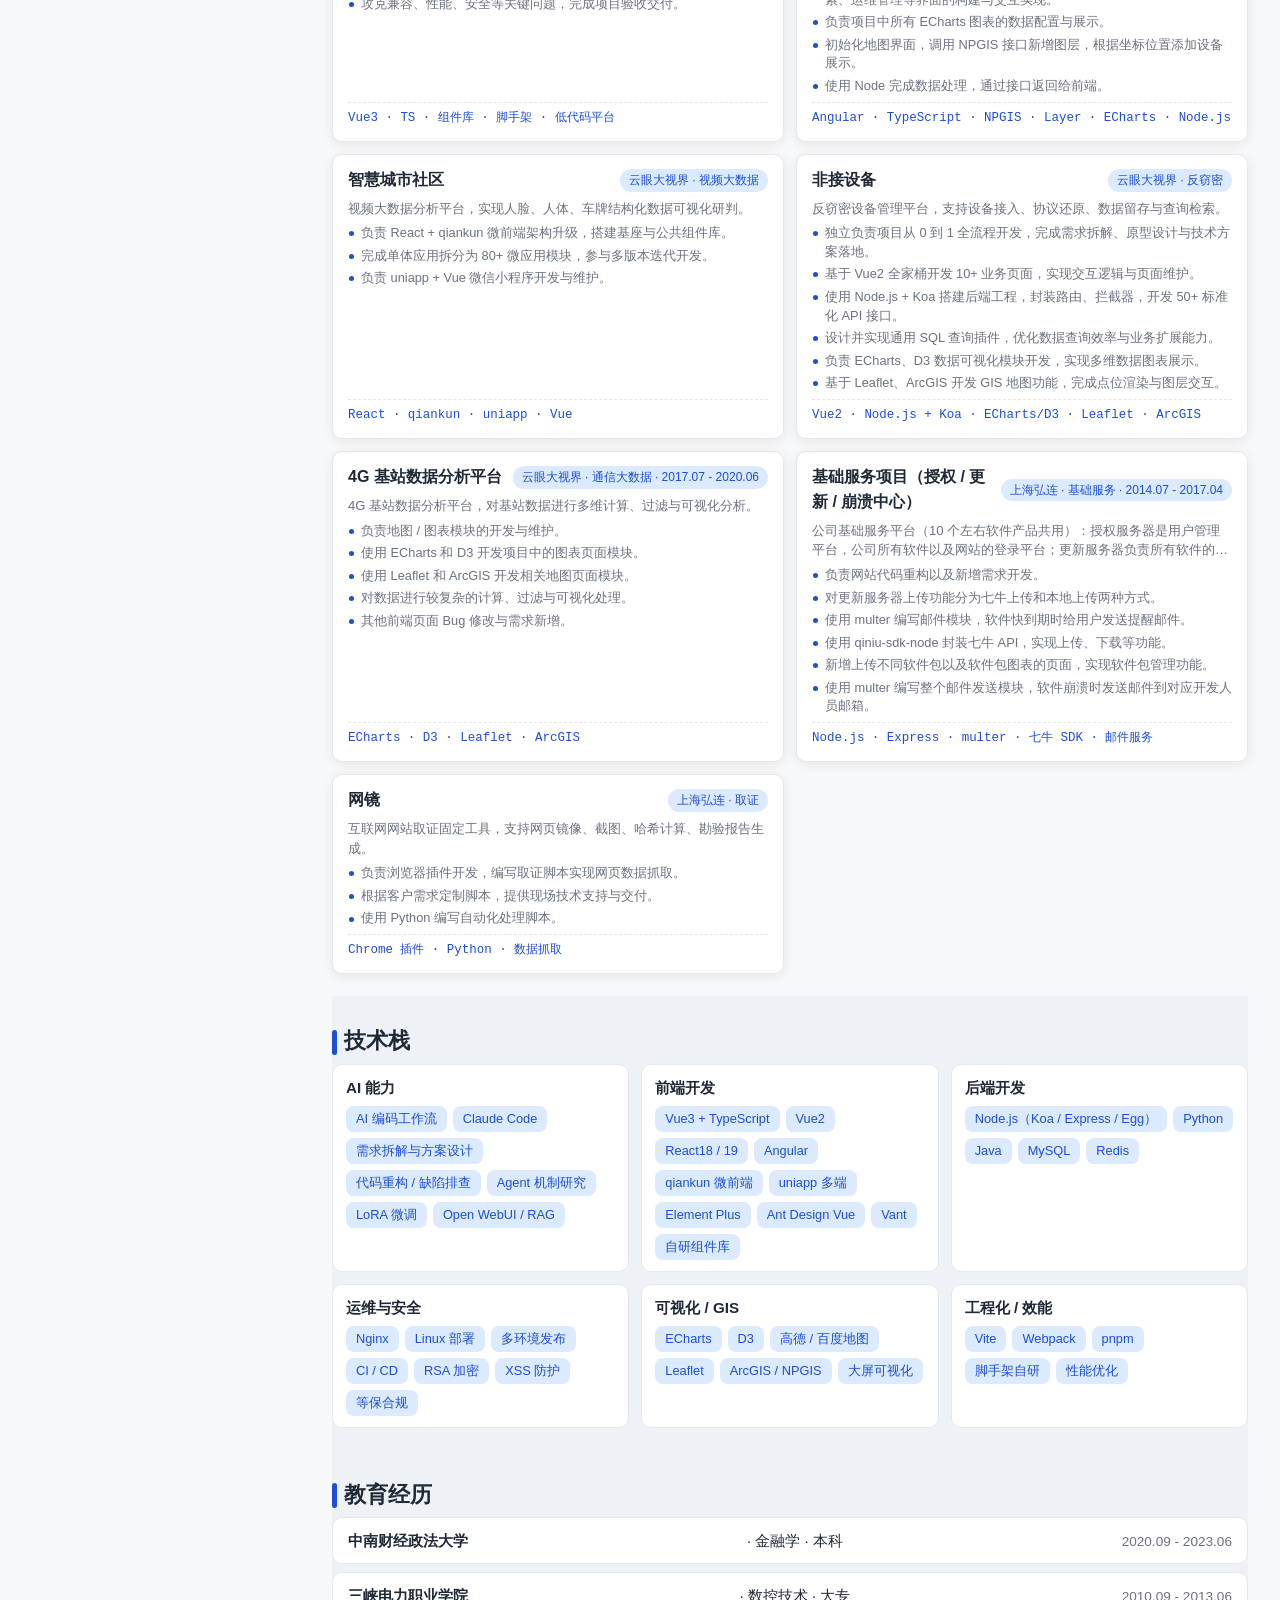
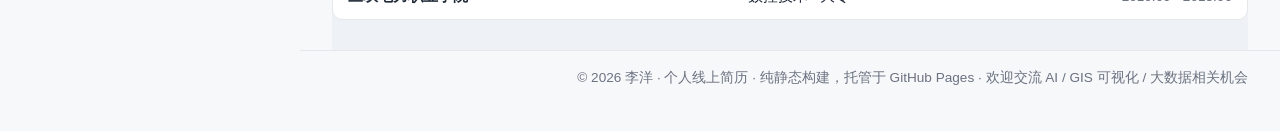
==== commit c9c99578: "feat: 简历默认亮色主题 + 补入3段项目经验 + 侧栏脚手架集合入口 - 默认主题由深色改回亮色（:root 变量 + JS 判定逻辑反转，localStorage 已存主题优先） - 项目经验" ====
--- a/index.html
+++ b/index.html
@@ -2,7 +2,7 @@
 <!--
   个人线上简历 · 李洋（纯静态，零外部依赖，可直接发布 GitHub Pages）
   内容来源：/Users/apple/workspace/Documents/programs/简历/了解李洋/ 画像库
-  更新：20261119 13:01:11
+  更新：20261123 09:48:27（默认亮色主题 + 补入 3 段项目经验 + 侧栏脚手架集合入口）
 -->
 <html lang="zh-CN">
 <head>
@@ -20,10 +20,10 @@
   <!-- 站点图标（内联 SVG，免额外请求） -->
   <link rel="icon" href="favicon.svg" type="image/svg+xml">
   <link rel="stylesheet" href="css/style.css">
-  <!-- 主题预设：默认深色；首屏渲染前应用用户保存的主题（localStorage），避免主题闪烁 -->
+  <!-- 主题预设：默认亮色；首屏渲染前应用用户保存的主题（localStorage），避免主题闪烁 -->
   <script>
     (function () {
-      // 仅在用户手动切换过主题时才写入 data-theme，未切换过则走默认深色
+      // 仅在用户手动切换过主题时才写入 data-theme，未切换过则走默认亮色
       const savedTheme = localStorage.getItem('resume-theme');
       if (savedTheme) {
         document.documentElement.setAttribute('data-theme', savedTheme);
@@ -85,6 +85,8 @@
         </li>
         <li>
           <a class="contact-link" href="https://github.com/buildlove" target="_blank" rel="noopener">GitHub</a>
+          <!-- 脚手架集合：跳转 GitHub Pages 上的 5 套脚手架导航站 -->
+          <a class="contact-link" href="https://buildlove.github.io/scaffolding/" target="_blank" rel="noopener">脚手架集合</a>
           <!-- <a class="contact-link" href="showTime/" target="_blank" rel="noopener">作品展示</a> -->
         </li>
       </ul>
@@ -262,6 +264,22 @@
 
           <article class="project-card">
             <header>
+              <h3>视频大数据平台</h3>
+              <span class="project-tag">云眼大视界 · 视频大数据 · 2020.12 - 2022.09</span>
+            </header>
+            <p class="project-desc">面向公安多个行业用户的开放式专业视频大数据分析工具：提供海量视频结构化分析、RFID / Wi-Fi 多维感知数据清洗汇聚、基于 GIS 的可视化检索、关系推演分析、缉查布控等功能，逐步向事前预警防控提供大数据服务支撑。</p>
+            <ul>
+              <li>负责前端项目技术选型与工作任务分配。</li>
+              <li>使用 Angular + TypeScript + NPGIS + Layer 完成资源态势、资源检索、运维管理等界面的构建与交互实现。</li>
+              <li>负责项目中所有 ECharts 图表的数据配置与展示。</li>
+              <li>初始化地图界面，调用 NPGIS 接口新增图层，根据坐标位置添加设备展示。</li>
+              <li>使用 Node 完成数据处理，通过接口返回给前端。</li>
+            </ul>
+            <p class="project-stack">Angular · TypeScript · NPGIS · Layer · ECharts · Node.js</p>
+          </article>
+
+          <article class="project-card">
+            <header>
               <h3>智慧城市社区</h3>
               <span class="project-tag">云眼大视界 · 视频大数据</span>
             </header>
@@ -289,6 +307,39 @@
               <li>基于 Leaflet、ArcGIS 开发 GIS 地图功能，完成点位渲染与图层交互。</li>
             </ul>
             <p class="project-stack">Vue2 · Node.js + Koa · ECharts/D3 · Leaflet · ArcGIS</p>
+          </article>
+
+          <article class="project-card">
+            <header>
+              <h3>4G 基站数据分析平台</h3>
+              <span class="project-tag">云眼大视界 · 通信大数据 · 2017.07 - 2020.06</span>
+            </header>
+            <p class="project-desc">4G 基站数据分析平台，对基站数据进行多维计算、过滤与可视化分析。</p>
+            <ul>
+              <li>负责地图 / 图表模块的开发与维护。</li>
+              <li>使用 ECharts 和 D3 开发项目中的图表页面模块。</li>
+              <li>使用 Leaflet 和 ArcGIS 开发相关地图页面模块。</li>
+              <li>对数据进行较复杂的计算、过滤与可视化处理。</li>
+              <li>其他前端页面 Bug 修改与需求新增。</li>
+            </ul>
+            <p class="project-stack">ECharts · D3 · Leaflet · ArcGIS</p>
+          </article>
+
+          <article class="project-card">
+            <header>
+              <h3>基础服务项目（授权 / 更新 / 崩溃中心）</h3>
+              <span class="project-tag">上海弘连 · 基础服务 · 2014.07 - 2017.04</span>
+            </header>
+            <p class="project-desc">公司基础服务平台（10 个左右软件产品共用）：授权服务器是用户管理平台，公司所有软件以及网站的登录平台；更新服务器负责所有软件的最新版本更新；崩溃中心记录所有软件崩溃日志并发送信息给对应开发者。</p>
+            <ul>
+              <li>负责网站代码重构以及新增需求开发。</li>
+              <li>对更新服务器上传功能分为七牛上传和本地上传两种方式。</li>
+              <li>使用 multer 编写邮件模块，软件快到期时给用户发送提醒邮件。</li>
+              <li>使用 qiniu-sdk-node 封装七牛 API，实现上传、下载等功能。</li>
+              <li>新增上传不同软件包以及软件包图表的页面，实现软件包管理功能。</li>
+              <li>使用 multer 编写整个邮件发送模块，软件崩溃时发送邮件到对应开发人员邮箱。</li>
+            </ul>
+            <p class="project-stack">Node.js · Express · multer · 七牛 SDK · 邮件服务</p>
           </article>
 
           <article class="project-card">
--- a/css/style.css
+++ b/css/style.css
@@ -1,21 +1,21 @@
 /* ============================================================
    个人线上简历 · 样式表（侧栏悬浮版）
    布局：左侧悬浮栏（基础信息 + 菜单 + 联系方式）+ 右侧主内容铺满
-   特点：零外部依赖 / 默认深色（可切换浅色并记忆） / 响应式 / 打印友好
-   改版：20261119 13:20:13 紧凑排版；同日侧栏悬浮布局重构；20261121 默认深色主题
+   特点：零外部依赖 / 默认亮色（可切换深色并记忆） / 响应式 / 打印友好
+   改版：20261119 13:20:13 紧凑排版；同日侧栏悬浮布局重构；20261121 默认深色主题；20261123 09:37:43 默认改回亮色主题
    ============================================================ */
 
-/* ---------- 设计变量（默认深色主题，可手动切换浅色） ---------- */
+/* ---------- 设计变量（默认亮色主题，可手动切换深色） ---------- */
 :root {
-  --bg: #0f172a;            /* 页面背景 */
-  --surface: #1e293b;       /* 卡片 / 侧栏背景 */
-  --surface-alt: #172033;   /* 交替区块背景 */
-  --text: #e2e8f0;          /* 主文字 */
-  --muted: #94a3b8;         /* 次要文字 */
-  --primary: #60a5fa;       /* 主题色（亮蓝） */
-  --primary-soft: #1e3a5f;  /* 主题色浅底 */
-  --border: #334155;        /* 描边 */
-  --shadow: 0 2px 12px rgba(0, 0, 0, 0.35);   /* 卡片阴影 */
+  --bg: #f7f8fa;            /* 页面背景 */
+  --surface: #ffffff;       /* 卡片 / 侧栏背景 */
+  --surface-alt: #eef1f5;   /* 交替区块背景 */
+  --text: #1f2937;          /* 主文字 */
+  --muted: #6b7280;         /* 次要文字 */
+  --primary: #1d4ed8;       /* 主题色（深蓝） */
+  --primary-soft: #dbeafe;  /* 主题色浅底 */
+  --border: #e5e7eb;        /* 描边 */
+  --shadow: 0 2px 12px rgba(15, 23, 42, 0.08);   /* 卡片阴影 */
   --sidebar-width: 300px;   /* 左侧悬浮栏宽度 */
 }
 
@@ -31,6 +31,7 @@
   --border: #334155;
   --shadow: 0 2px 12px rgba(0, 0, 0, 0.35);
 }
+/* data-theme="light" 与 :root 默认值一致，显式声明保证切换后变量不丢失 */
 [data-theme="light"] {
   --bg: #f7f8fa;
   --surface: #ffffff;
@@ -329,7 +330,7 @@
 
 /* ---------- 打印样式（A4 输出） ---------- */
 @media print {
-  /* 打印固定使用浅色配色：屏幕默认深色后，打印仍输出白底黑字 */
+  /* 打印固定使用浅色配色：无论屏幕当前是亮色还是深色，打印均输出白底黑字 */
   :root {
     --bg: #ffffff;
     --surface: #ffffff;
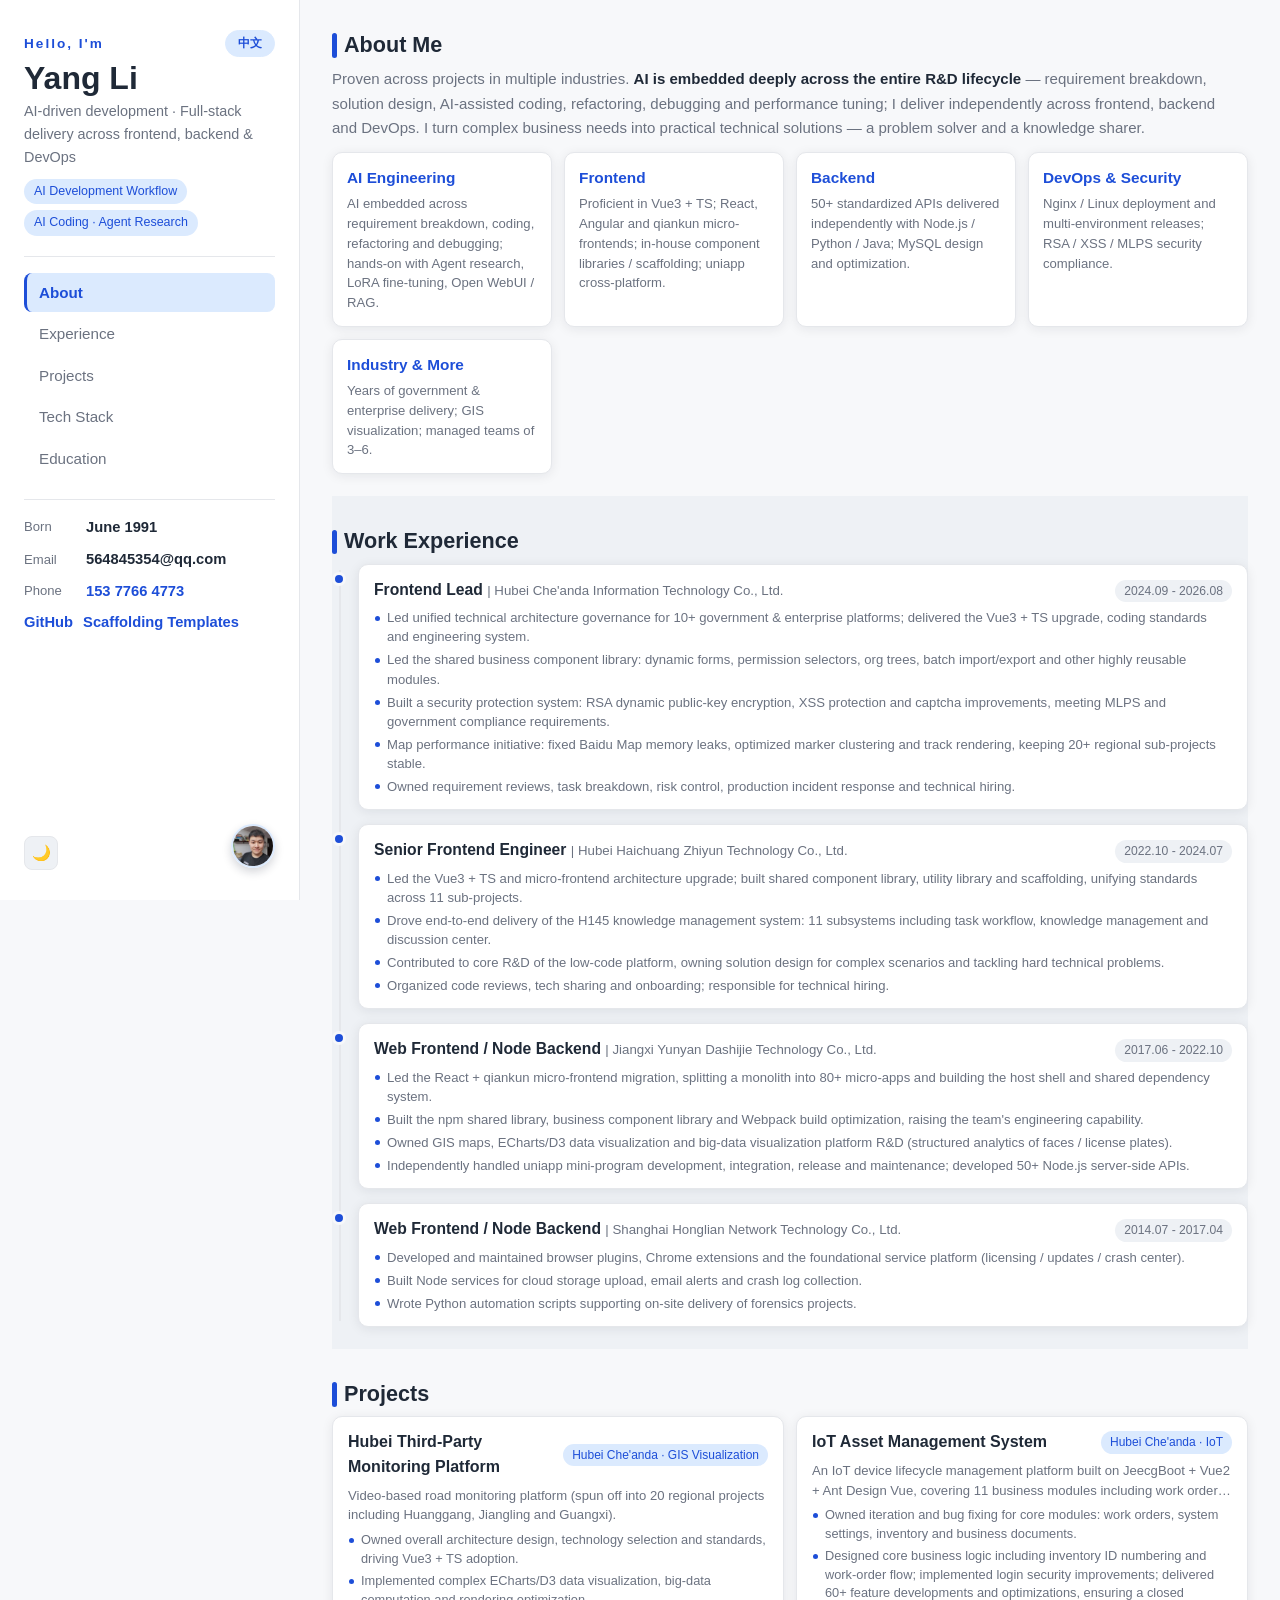
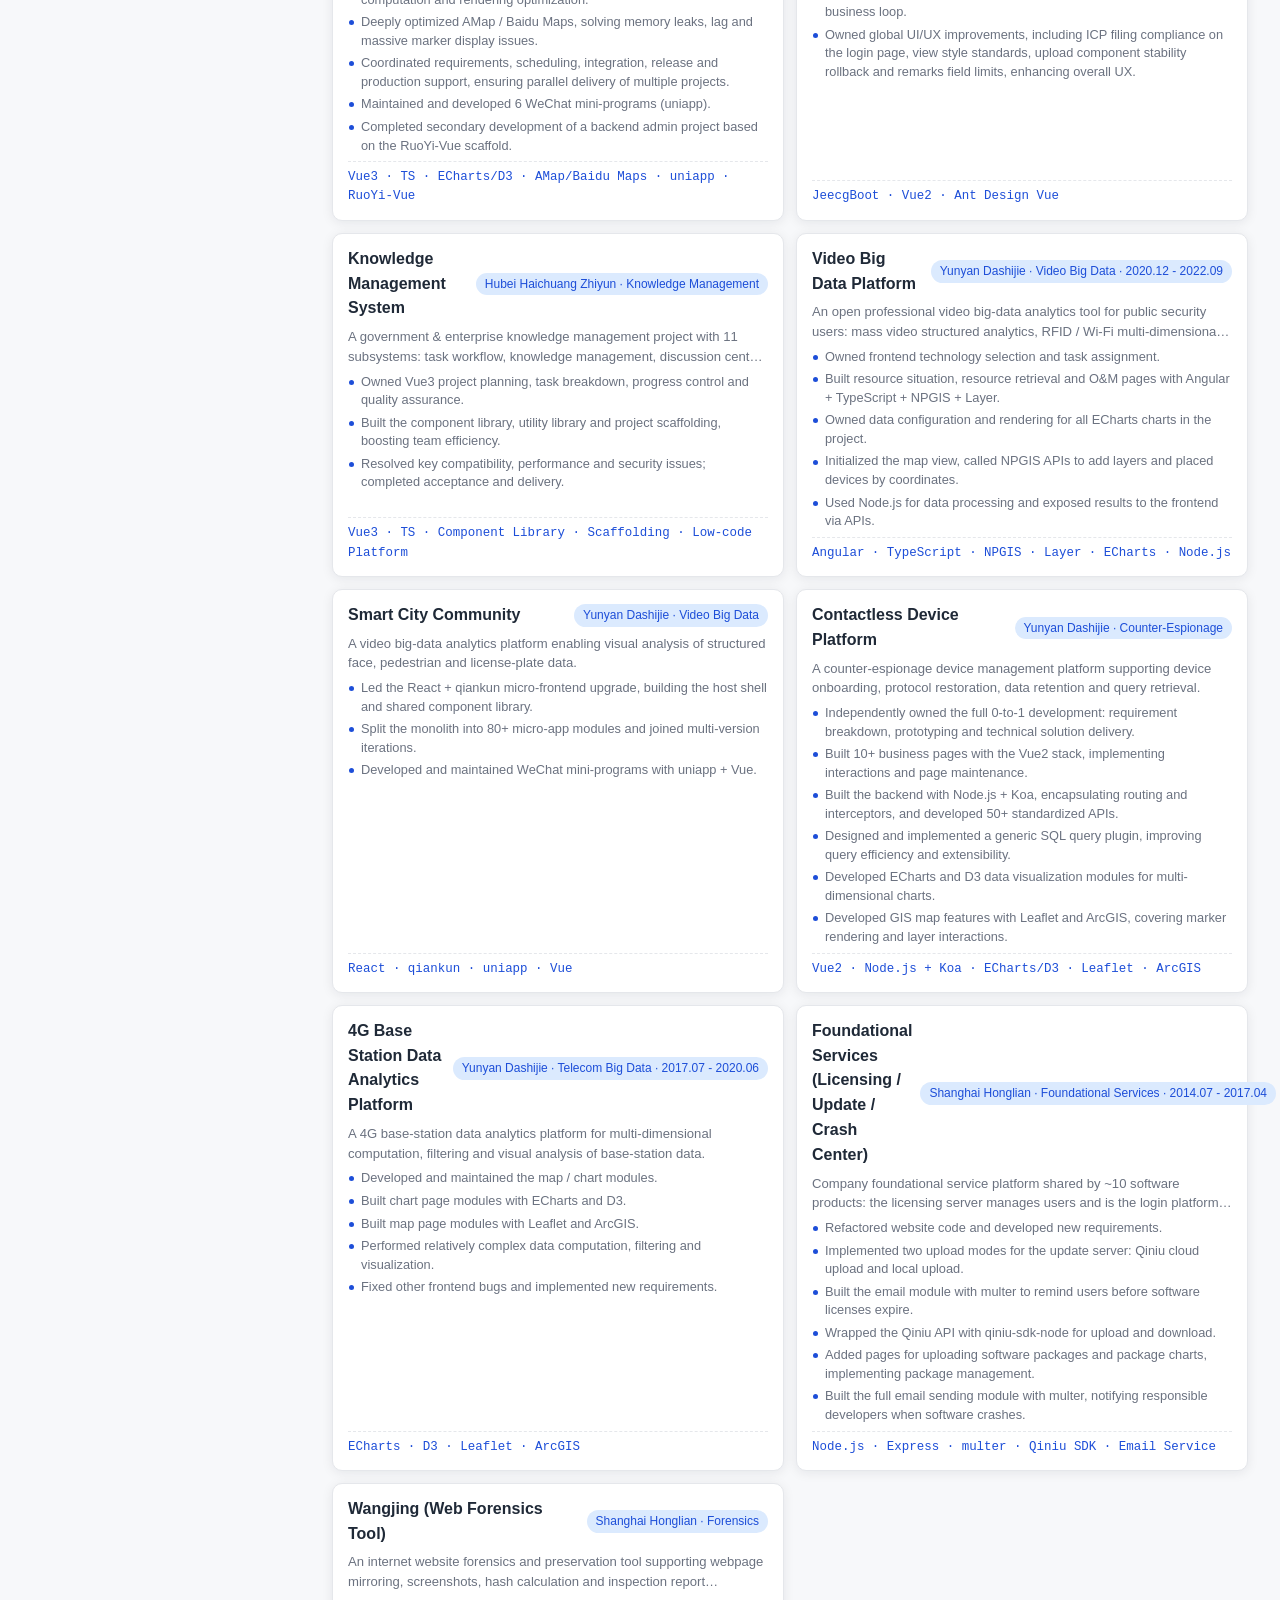
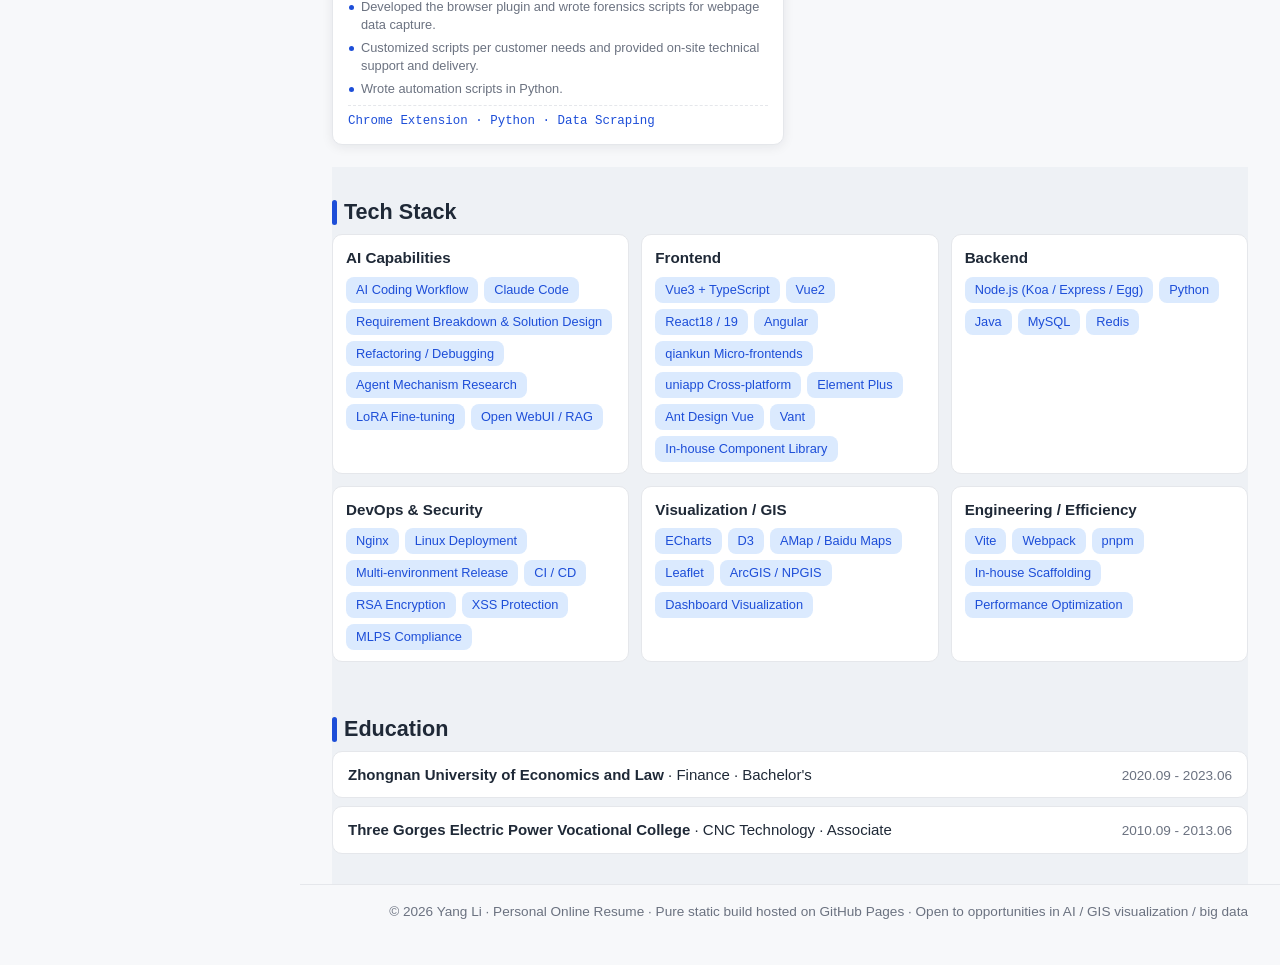
==== commit 6a57524e: "fix: 更新文档" ====
--- a/index.html
+++ b/index.html
@@ -2,20 +2,20 @@
 <!--
   个人线上简历 · 李洋（纯静态，零外部依赖，可直接发布 GitHub Pages）
   内容来源：/Users/apple/workspace/Documents/programs/简历/了解李洋/ 画像库
-  更新：20261123 09:48:27（默认亮色主题 + 补入 3 段项目经验 + 侧栏脚手架集合入口）
+  更新：20261127 中英文双语（默认英文，侧栏顶部按钮切换中文），文案表见 js/main.js
 -->
-<html lang="zh-CN">
+<html lang="en">
 <head>
   <meta charset="UTF-8">
   <meta name="viewport" content="width=device-width, initial-scale=1.0">
-  <!-- SEO 基础信息 -->
-  <title>李洋 · 个人简历</title>
-  <meta name="description" content="李洋，AI 驱动研发实践：AI 工具深度融入需求拆解、编码、排障；前端 / 后端 / 运维全链路交付，擅长 GIS 可视化与政企行业交付。">
-  <meta name="keywords" content="李洋,AI研发,AI工程化,AI编码,Vue3,TypeScript,React,Node.js,GIS可视化,武汉求职">
-  <meta name="author" content="李洋">
+  <!-- SEO 基础信息（默认英文；切换语言时由 js/main.js 同步更新） -->
+  <title>Yang Li · Resume</title>
+  <meta name="description" content="Yang Li — AI-driven R&D practice: AI tools deeply integrated into requirement breakdown, coding and troubleshooting; full-stack delivery across frontend, backend and DevOps; strong in GIS visualization and government/enterprise delivery.">
+  <meta name="keywords" content="Yang Li,AI R&D,AI Engineering,AI Coding,Vue3,TypeScript,React,Node.js,GIS Visualization,Wuhan">
+  <meta name="author" content="Yang Li">
   <!-- 社交分享卡片（Open Graph） -->
-  <meta property="og:title" content="李洋 · 个人简历">
-  <meta property="og:description" content="AI 驱动研发 · 前端 / 后端 / 运维全链路 · 武汉">
+  <meta property="og:title" content="Yang Li · Resume">
+  <meta property="og:description" content="AI-driven R&D · Full-stack frontend / backend / DevOps · Wuhan">
   <meta property="og:type" content="profile">
   <!-- 站点图标（内联 SVG，免额外请求） -->
   <link rel="icon" href="favicon.svg" type="image/svg+xml">
@@ -35,10 +35,10 @@
   {
     "@context": "https://schema.org",
     "@type": "Person",
-    "name": "李洋",
-    "address": { "@type": "PostalAddress", "addressLocality": "武汉" },
+    "name": "Yang Li",
+    "address": { "@type": "PostalAddress", "addressLocality": "Wuhan" },
     "url": "https://github.com/buildlove",
-    "knowsAbout": ["AI 研发工作流", "AI Agent", "LoRA 微调", "Vue3", "TypeScript", "React", "Node.js", "GIS 可视化"]
+    "knowsAbout": ["AI R&D Workflow", "AI Agent", "LoRA Fine-tuning", "Vue3", "TypeScript", "React", "Node.js", "GIS Visualization"]
   }
   </script>
 </head>
@@ -48,53 +48,57 @@
   <aside class="sidebar" id="top">
     <div class="sidebar-inner">
 
-      <!-- 基础信息 -->
+      <!-- 基础信息（顶部一行：问候语 + 中英文切换按钮） -->
       <div class="side-profile">
-        <p class="side-hello">你好，我是</p>
-        <h1 class="side-name">李洋</h1>
-        <p class="side-tagline">AI 驱动研发 · 前端 / 后端 / 运维全链路交付</p>
+        <div class="side-top">
+          <p class="side-hello" data-i18n="hello">Hello, I'm</p>
+          <!-- 语言切换按钮：英文界面显示「中文」，中文界面显示「English」（文案由 js/main.js 控制） -->
+          <button class="lang-toggle" id="langToggle" type="button" aria-label="Switch to Chinese" title="切换到中文">中文</button>
+        </div>
+        <h1 class="side-name" data-i18n="name">Yang Li</h1>
+        <p class="side-tagline" data-i18n="tagline">AI-driven development · Full-stack delivery across frontend, backend &amp; DevOps</p>
         <ul class="side-chips">
-          <li>AI 研发工作流</li>
-          <li>AI 编码 · Agent 研究</li>
+          <li data-i18n="chipAI">AI Development Workflow</li>
+          <li data-i18n="chipAgent">AI Coding · Agent Research</li>
         </ul>
       </div>
 
       <!-- 导航菜单（滚动时高亮当前区块） -->
       <nav class="nav-links side-menu" id="navLinks">
-        <a href="#about">关于我</a>
-        <a href="#experience">工作经历</a>
-        <a href="#projects">项目经验</a>
-        <a href="#skills">技术栈</a>
-        <a href="#education">教育经历</a>
+        <a href="#about" data-i18n="navAbout">About</a>
+        <a href="#experience" data-i18n="navExperience">Experience</a>
+        <a href="#projects" data-i18n="navProjects">Projects</a>
+        <a href="#skills" data-i18n="navSkills">Tech Stack</a>
+        <a href="#education" data-i18n="navEducation">Education</a>
       </nav>
 
       <!-- 联系方式（手机 / 邮箱 / GitHub 明文直出，点击手机号可一键复制） -->
       <ul class="side-contact">
         <li>
-          <span class="contact-label">出生</span>
-          <span class="contact-value">1991 年 6 月</span>
+          <span class="contact-label" data-i18n="labelBorn">Born</span>
+          <span class="contact-value" data-i18n="bornValue">June 1991</span>
         </li>
         <li>
-          <span class="contact-label">邮箱</span>
+          <span class="contact-label" data-i18n="labelEmail">Email</span>
           <a class="contact-value" href="mailto:564845354@qq.com">564845354@qq.com</a>
         </li>
         <li>
-          <span class="contact-label">手机</span>
+          <span class="contact-label" data-i18n="labelPhone">Phone</span>
           <!-- 手机号明文直出（无需点击显示）；点击可一键复制纯数字 -->
-          <button class="contact-value contact-btn" id="phoneText" type="button" title="点击复制">153 7766 4773</button>
+          <button class="contact-value contact-btn" id="phoneText" type="button" data-i18n-title="phoneTitle" title="Click to copy">153 7766 4773</button>
         </li>
         <li>
           <a class="contact-link" href="https://github.com/buildlove" target="_blank" rel="noopener">GitHub</a>
           <!-- 脚手架集合：跳转 GitHub Pages 上的 5 套脚手架导航站 -->
-          <a class="contact-link" href="https://buildlove.github.io/scaffolding/" target="_blank" rel="noopener">脚手架集合</a>
+          <a class="contact-link" href="https://buildlove.github.io/scaffolding/" target="_blank" rel="noopener" data-i18n="linkScaffolding">Scaffolding Templates</a>
           <!-- <a class="contact-link" href="showTime/" target="_blank" rel="noopener">作品展示</a> -->
         </li>
       </ul>
 
       <!-- 底部：主题切换按钮 + 小头像悬浮在按钮右边 -->
       <div class="side-bottom">
-        <button class="theme-toggle" id="themeToggle" aria-label="切换深浅色主题">🌙</button>
-        <img class="side-avatar" src="assets/avatar.png" alt="李洋 头像">
+        <button class="theme-toggle" id="themeToggle" data-i18n-aria="themeAria" aria-label="Toggle light/dark theme">🌙</button>
+        <img class="side-avatar" src="assets/avatar.png" alt="Yang Li avatar" data-i18n-alt="avatarAlt">
       </div>
 
     </div>
@@ -106,32 +110,32 @@
     <!-- ======== 关于我 / 个人优势（置于最上面） ======== -->
     <section class="section" id="about">
       <div class="container">
-        <h2 class="section-title">关于我</h2>
-        <p class="section-lead">
-          经历多行业项目历练。
-          <strong>把 AI 深度融入研发全流程</strong>——需求拆解、方案设计、智能编码、代码重构、缺陷排查、性能调优；
-          前端、后端、运维全链路独立交付。擅长把复杂业务拆成可落地的技术方案，是问题的解决者，也是知识的传播者。
+        <h2 class="section-title" data-i18n="aboutTitle">About Me</h2>
+        <p class="section-lead" data-i18n-html="aboutLead">
+          Proven across projects in multiple industries.
+          <strong>AI is embedded deeply across the entire R&amp;D lifecycle</strong> — requirement breakdown, solution design, AI-assisted coding, refactoring, debugging and performance tuning;
+          I deliver independently across frontend, backend and DevOps. I turn complex business needs into practical technical solutions — a problem solver and a knowledge sharer.
         </p>
         <div class="advantage-grid">
           <article class="advantage-card">
-            <h3>AI 工程化应用</h3>
-            <p>AI 深度融入需求拆解、编码、重构、排障全流程；实践 Agent 研究、LoRA 微调、Open WebUI / RAG。</p>
+            <h3 data-i18n="advAI">AI Engineering</h3>
+            <p data-i18n="advAIDesc">AI embedded across requirement breakdown, coding, refactoring and debugging; hands-on with Agent research, LoRA fine-tuning, Open WebUI / RAG.</p>
           </article>
           <article class="advantage-card">
-            <h3>前端研发</h3>
-            <p>精通 Vue3+TS；React、Angular、qiankun 微前端；组件库 / 脚手架自研、uniapp 多端。</p>
+            <h3 data-i18n="advFE">Frontend</h3>
+            <p data-i18n="advFEDesc">Proficient in Vue3 + TS; React, Angular and qiankun micro-frontends; in-house component libraries / scaffolding; uniapp cross-platform.</p>
           </article>
           <article class="advantage-card">
-            <h3>后端研发</h3>
-            <p>Node.js / Python / Java 独立交付 50+ 标准化 API；MySQL 设计与优化。</p>
+            <h3 data-i18n="advBE">Backend</h3>
+            <p data-i18n="advBEDesc">50+ standardized APIs delivered independently with Node.js / Python / Java; MySQL design and optimization.</p>
           </article>
           <article class="advantage-card">
-            <h3>运维与安全</h3>
-            <p>Nginx / Linux 部署、多环境发布；RSA / XSS / 等保安全建设。</p>
+            <h3 data-i18n="advOps">DevOps &amp; Security</h3>
+            <p data-i18n="advOpsDesc">Nginx / Linux deployment and multi-environment releases; RSA / XSS / MLPS security compliance.</p>
           </article>
           <article class="advantage-card">
-            <h3>行业与其它</h3>
-            <p>多年政企行业交付经验；GIS 可视化；3-6 人团队管理。</p>
+            <h3 data-i18n="advOther">Industry &amp; More</h3>
+            <p data-i18n="advOtherDesc">Years of government &amp; enterprise delivery; GIS visualization; managed teams of 3–6.</p>
           </article>
         </div>
       </div>
@@ -140,22 +144,22 @@
     <!-- ======== 工作经历 ======== -->
     <section class="section section-alt" id="experience">
       <div class="container">
-        <h2 class="section-title">工作经历</h2>
+        <h2 class="section-title" data-i18n="expTitle">Work Experience</h2>
         <div class="timeline">
 
           <article class="timeline-item">
             <div class="timeline-dot"></div>
             <div class="timeline-body">
               <header class="timeline-head">
-                <h3>前端负责人 <span class="timeline-org">| 湖北车安达信息科技有限公司</span></h3>
+                <h3><span data-i18n="job1Role">Frontend Lead</span> <span class="timeline-org" data-i18n="job1Org">| Hubei Che'anda Information Technology Co., Ltd.</span></h3>
                 <time>2024.09 - 2026.08</time>
               </header>
               <ul>
-                <li>统筹 10+ 政企平台技术架构统一治理，基于 Vue3+TS 完成技术升级、编码规范与工程化体系落地。</li>
-                <li>主导通用业务组件库建设：动态表单、权限选择器、组织树、批量导入导出等高复用模块。</li>
-                <li>搭建安全防护体系：RSA 动态公钥加密、XSS 防护、验证码优化，满足等保与政企合规要求。</li>
-                <li>地图性能专项：解决百度地图内存泄漏，优化点位聚合与轨迹渲染，保障 20+ 区域子项目稳定运行。</li>
-                <li>负责需求评审、任务拆解、风险把控、线上故障兜底与技术岗位招聘。</li>
+                <li data-i18n="job1b1">Led unified technical architecture governance for 10+ government &amp; enterprise platforms; delivered the Vue3 + TS upgrade, coding standards and engineering system.</li>
+                <li data-i18n="job1b2">Led the shared business component library: dynamic forms, permission selectors, org trees, batch import/export and other highly reusable modules.</li>
+                <li data-i18n="job1b3">Built a security protection system: RSA dynamic public-key encryption, XSS protection and captcha improvements, meeting MLPS and government compliance requirements.</li>
+                <li data-i18n="job1b4">Map performance initiative: fixed Baidu Map memory leaks, optimized marker clustering and track rendering, keeping 20+ regional sub-projects stable.</li>
+                <li data-i18n="job1b5">Owned requirement reviews, task breakdown, risk control, production incident response and technical hiring.</li>
               </ul>
             </div>
           </article>
@@ -164,14 +168,14 @@
             <div class="timeline-dot"></div>
             <div class="timeline-body">
               <header class="timeline-head">
-                <h3>高级前端工程师 <span class="timeline-org">| 湖北海创知芸科技有限公司</span></h3>
+                <h3><span data-i18n="job2Role">Senior Frontend Engineer</span> <span class="timeline-org" data-i18n="job2Org">| Hubei Haichuang Zhiyun Technology Co., Ltd.</span></h3>
                 <time>2022.10 - 2024.07</time>
               </header>
               <ul>
-                <li>主导 Vue3+TS + 微前端架构升级，搭建公共组件库、工具库、脚手架，统一 11 个子项目技术标准。</li>
-                <li>牵头 H145 知识管理系统整体交付：任务流程、知识管理、研讨中心等 11 个子系统。</li>
-                <li>参与低代码平台核心研发，负责复杂场景方案设计与技术难点攻坚。</li>
-                <li>组织 CodeReview、技术分享、新人培训，负责技术岗位招聘。</li>
+                <li data-i18n="job2b1">Led the Vue3 + TS and micro-frontend architecture upgrade; built shared component library, utility library and scaffolding, unifying standards across 11 sub-projects.</li>
+                <li data-i18n="job2b2">Drove end-to-end delivery of the H145 knowledge management system: 11 subsystems including task workflow, knowledge management and discussion center.</li>
+                <li data-i18n="job2b3">Contributed to core R&amp;D of the low-code platform, owning solution design for complex scenarios and tackling hard technical problems.</li>
+                <li data-i18n="job2b4">Organized code reviews, tech sharing and onboarding; responsible for technical hiring.</li>
               </ul>
             </div>
           </article>
@@ -180,14 +184,14 @@
             <div class="timeline-dot"></div>
             <div class="timeline-body">
               <header class="timeline-head">
-                <h3>WEB 前端 / Node 后端 <span class="timeline-org">| 江西省云眼大视界科技有限公司</span></h3>
+                <h3><span data-i18n="job3Role">Web Frontend / Node Backend</span> <span class="timeline-org" data-i18n="job3Org">| Jiangxi Yunyan Dashijie Technology Co., Ltd.</span></h3>
                 <time>2017.06 - 2022.10</time>
               </header>
               <ul>
-                <li>主导 React+qiankun 微前端改造，单体应用拆分为 80+ 微应用，搭建基座与公共依赖体系。</li>
-                <li>建设 npm 公共库、业务组件库与 Webpack 构建优化方案，提升团队工程化能力。</li>
-                <li>负责 GIS 地图、ECharts/D3 数据可视化、大数据可视化平台研发（人脸 / 车牌结构化研判）。</li>
-                <li>独立负责 uniapp 小程序开发、联调、发布与维护；Node.js 服务端 50+ API 开发。</li>
+                <li data-i18n="job3b1">Led the React + qiankun micro-frontend migration, splitting a monolith into 80+ micro-apps and building the host shell and shared dependency system.</li>
+                <li data-i18n="job3b2">Built the npm shared library, business component library and Webpack build optimization, raising the team's engineering capability.</li>
+                <li data-i18n="job3b3">Owned GIS maps, ECharts/D3 data visualization and big-data visualization platform R&amp;D (structured analytics of faces / license plates).</li>
+                <li data-i18n="job3b4">Independently handled uniapp mini-program development, integration, release and maintenance; developed 50+ Node.js server-side APIs.</li>
               </ul>
             </div>
           </article>
@@ -196,13 +200,13 @@
             <div class="timeline-dot"></div>
             <div class="timeline-body">
               <header class="timeline-head">
-                <h3>WEB 前端 / Node 后端 <span class="timeline-org">| 上海弘连网络科技有限公司</span></h3>
+                <h3><span data-i18n="job4Role">Web Frontend / Node Backend</span> <span class="timeline-org" data-i18n="job4Org">| Shanghai Honglian Network Technology Co., Ltd.</span></h3>
                 <time>2014.07 - 2017.04</time>
               </header>
               <ul>
-                <li>负责浏览器插件、Chrome 扩展、基础服务平台开发与维护（授权 / 更新 / 崩溃中心）。</li>
-                <li>基于 Node 实现云存储上传、邮件告警、崩溃日志收集等服务。</li>
-                <li>编写 Python 自动化脚本，支撑取证业务现场交付。</li>
+                <li data-i18n="job4b1">Developed and maintained browser plugins, Chrome extensions and the foundational service platform (licensing / updates / crash center).</li>
+                <li data-i18n="job4b2">Built Node services for cloud storage upload, email alerts and crash log collection.</li>
+                <li data-i18n="job4b3">Wrote Python automation scripts supporting on-site delivery of forensics projects.</li>
               </ul>
             </div>
           </article>
@@ -214,146 +218,146 @@
     <!-- ======== 项目经验 ======== -->
     <section class="section" id="projects">
       <div class="container">
-        <h2 class="section-title">项目经验</h2>
+        <h2 class="section-title" data-i18n="projTitle">Projects</h2>
         <div class="project-grid">
 
           <article class="project-card">
             <header>
-              <h3>湖北第三方监测平台</h3>
-              <span class="project-tag">湖北车安达 · GIS 可视化</span>
-            </header>
-            <p class="project-desc">视频道路监控平台（衍生交付黄冈、江陵、广西等 20 个区域项目）。</p>
-            <ul>
-              <li>负责整体架构设计、技术选型与规范制定，推动 Vue3+TS 体系落地。</li>
-              <li>实现 ECharts/D3 复杂数据可视化、大数据计算与渲染优化。</li>
-              <li>深度优化高德 / 百度地图，解决内存泄漏、卡顿、海量点位展示问题。</li>
-              <li>统筹需求、排期、联调、上线与线上问题处理，保障多项目并行交付。</li>
-              <li>6 个微信小程序的维护和开发（uniapp 框架）。</li>
-              <li>基于 RuoYi-Vue 脚手架完成一个后台管理项目的二次开发。</li>
-            </ul>
-            <p class="project-stack">Vue3 · TS · ECharts/D3 · 高德/百度地图 · uniapp · RuoYi-Vue</p>
-          </article>
-
-          <article class="project-card">
-            <header>
-              <h3>物联网资产管理系统</h3>
-              <span class="project-tag">湖北车安达 · 物联网</span>
-            </header>
-            <p class="project-desc">基于 JeecgBoot + Vue2 + Ant Design Vue 的物联网设备全生命周期管理平台，涵盖工单管理、物料管理、进销存、财务管理、报表中心、溯源追踪、数据审核等 11 个业务模块。</p>
-            <ul>
-              <li>负责工单管理、系统设置、进销存、业务单据等核心模块的功能迭代与缺陷修复。</li>
-              <li>设计进销存 ID 编号、工单流转等核心业务逻辑，落实登录安全相关改造，累计完成 60+ 项业务功能开发优化，保障业务流程闭环。</li>
-              <li>负责项目全局 UI/UX 优化，包括登录页备案合规、查看样式规范、上传组件稳定性回退、备注字段限制等，提升系统整体用户体验。</li>
-            </ul>
-            <p class="project-stack">JeecgBoot · Vue2 · Ant Design Vue</p>
-          </article>
-
-          <article class="project-card">
-            <header>
-              <h3>知识管理系统</h3>
-              <span class="project-tag">湖北海创知芸 · 知识管理</span>
-            </header>
-            <p class="project-desc">政企知识管理项目，涵盖任务流程、知识管理、研讨中心、敏感词管理、知识中心等 11 个子系统。</p>
-            <ul>
-              <li>负责 Vue3 项目整体规划、任务拆解、进度管控与质量保障。</li>
-              <li>搭建组件库、工具库与项目脚手架，提升团队开发效率。</li>
-              <li>攻克兼容、性能、安全等关键问题，完成项目验收交付。</li>
-            </ul>
-            <p class="project-stack">Vue3 · TS · 组件库 · 脚手架 · 低代码平台</p>
-          </article>
-
-          <article class="project-card">
-            <header>
-              <h3>视频大数据平台</h3>
-              <span class="project-tag">云眼大视界 · 视频大数据 · 2020.12 - 2022.09</span>
-            </header>
-            <p class="project-desc">面向公安多个行业用户的开放式专业视频大数据分析工具：提供海量视频结构化分析、RFID / Wi-Fi 多维感知数据清洗汇聚、基于 GIS 的可视化检索、关系推演分析、缉查布控等功能，逐步向事前预警防控提供大数据服务支撑。</p>
-            <ul>
-              <li>负责前端项目技术选型与工作任务分配。</li>
-              <li>使用 Angular + TypeScript + NPGIS + Layer 完成资源态势、资源检索、运维管理等界面的构建与交互实现。</li>
-              <li>负责项目中所有 ECharts 图表的数据配置与展示。</li>
-              <li>初始化地图界面，调用 NPGIS 接口新增图层，根据坐标位置添加设备展示。</li>
-              <li>使用 Node 完成数据处理，通过接口返回给前端。</li>
-            </ul>
-            <p class="project-stack">Angular · TypeScript · NPGIS · Layer · ECharts · Node.js</p>
-          </article>
-
-          <article class="project-card">
-            <header>
-              <h3>智慧城市社区</h3>
-              <span class="project-tag">云眼大视界 · 视频大数据</span>
-            </header>
-            <p class="project-desc">视频大数据分析平台，实现人脸、人体、车牌结构化数据可视化研判。</p>
-            <ul>
-              <li>负责 React + qiankun 微前端架构升级，搭建基座与公共组件库。</li>
-              <li>完成单体应用拆分为 80+ 微应用模块，参与多版本迭代开发。</li>
-              <li>负责 uniapp + Vue 微信小程序开发与维护。</li>
-            </ul>
-            <p class="project-stack">React · qiankun · uniapp · Vue</p>
-          </article>
-
-          <article class="project-card">
-            <header>
-              <h3>非接设备</h3>
-              <span class="project-tag">云眼大视界 · 反窃密</span>
-            </header>
-            <p class="project-desc">反窃密设备管理平台，支持设备接入、协议还原、数据留存与查询检索。</p>
-            <ul>
-              <li>独立负责项目从 0 到 1 全流程开发，完成需求拆解、原型设计与技术方案落地。</li>
-              <li>基于 Vue2 全家桶开发 10+ 业务页面，实现交互逻辑与页面维护。</li>
-              <li>使用 Node.js + Koa 搭建后端工程，封装路由、拦截器，开发 50+ 标准化 API 接口。</li>
-              <li>设计并实现通用 SQL 查询插件，优化数据查询效率与业务扩展能力。</li>
-              <li>负责 ECharts、D3 数据可视化模块开发，实现多维数据图表展示。</li>
-              <li>基于 Leaflet、ArcGIS 开发 GIS 地图功能，完成点位渲染与图层交互。</li>
-            </ul>
-            <p class="project-stack">Vue2 · Node.js + Koa · ECharts/D3 · Leaflet · ArcGIS</p>
-          </article>
-
-          <article class="project-card">
-            <header>
-              <h3>4G 基站数据分析平台</h3>
-              <span class="project-tag">云眼大视界 · 通信大数据 · 2017.07 - 2020.06</span>
-            </header>
-            <p class="project-desc">4G 基站数据分析平台，对基站数据进行多维计算、过滤与可视化分析。</p>
-            <ul>
-              <li>负责地图 / 图表模块的开发与维护。</li>
-              <li>使用 ECharts 和 D3 开发项目中的图表页面模块。</li>
-              <li>使用 Leaflet 和 ArcGIS 开发相关地图页面模块。</li>
-              <li>对数据进行较复杂的计算、过滤与可视化处理。</li>
-              <li>其他前端页面 Bug 修改与需求新增。</li>
-            </ul>
-            <p class="project-stack">ECharts · D3 · Leaflet · ArcGIS</p>
-          </article>
-
-          <article class="project-card">
-            <header>
-              <h3>基础服务项目（授权 / 更新 / 崩溃中心）</h3>
-              <span class="project-tag">上海弘连 · 基础服务 · 2014.07 - 2017.04</span>
-            </header>
-            <p class="project-desc">公司基础服务平台（10 个左右软件产品共用）：授权服务器是用户管理平台，公司所有软件以及网站的登录平台；更新服务器负责所有软件的最新版本更新；崩溃中心记录所有软件崩溃日志并发送信息给对应开发者。</p>
-            <ul>
-              <li>负责网站代码重构以及新增需求开发。</li>
-              <li>对更新服务器上传功能分为七牛上传和本地上传两种方式。</li>
-              <li>使用 multer 编写邮件模块，软件快到期时给用户发送提醒邮件。</li>
-              <li>使用 qiniu-sdk-node 封装七牛 API，实现上传、下载等功能。</li>
-              <li>新增上传不同软件包以及软件包图表的页面，实现软件包管理功能。</li>
-              <li>使用 multer 编写整个邮件发送模块，软件崩溃时发送邮件到对应开发人员邮箱。</li>
-            </ul>
-            <p class="project-stack">Node.js · Express · multer · 七牛 SDK · 邮件服务</p>
-          </article>
-
-          <article class="project-card">
-            <header>
-              <h3>网镜</h3>
-              <span class="project-tag">上海弘连 · 取证</span>
-            </header>
-            <p class="project-desc">互联网网站取证固定工具，支持网页镜像、截图、哈希计算、勘验报告生成。</p>
-            <ul>
-              <li>负责浏览器插件开发，编写取证脚本实现网页数据抓取。</li>
-              <li>根据客户需求定制脚本，提供现场技术支持与交付。</li>
-              <li>使用 Python 编写自动化处理脚本。</li>
-            </ul>
-            <p class="project-stack">Chrome 插件 · Python · 数据抓取</p>
+              <h3 data-i18n="p1Title">Hubei Third-Party Monitoring Platform</h3>
+              <span class="project-tag" data-i18n="p1Tag">Hubei Che'anda · GIS Visualization</span>
+            </header>
+            <p class="project-desc" data-i18n="p1Desc">Video-based road monitoring platform (spun off into 20 regional projects including Huanggang, Jiangling and Guangxi).</p>
+            <ul>
+              <li data-i18n="p1b1">Owned overall architecture design, technology selection and standards, driving Vue3 + TS adoption.</li>
+              <li data-i18n="p1b2">Implemented complex ECharts/D3 data visualization, big-data computation and rendering optimization.</li>
+              <li data-i18n="p1b3">Deeply optimized AMap / Baidu Maps, solving memory leaks, lag and massive marker display issues.</li>
+              <li data-i18n="p1b4">Coordinated requirements, scheduling, integration, release and production support, ensuring parallel delivery of multiple projects.</li>
+              <li data-i18n="p1b5">Maintained and developed 6 WeChat mini-programs (uniapp).</li>
+              <li data-i18n="p1b6">Completed secondary development of a backend admin project based on the RuoYi-Vue scaffold.</li>
+            </ul>
+            <p class="project-stack" data-i18n="p1Stack">Vue3 · TS · ECharts/D3 · AMap/Baidu Maps · uniapp · RuoYi-Vue</p>
+          </article>
+
+          <article class="project-card">
+            <header>
+              <h3 data-i18n="p2Title">IoT Asset Management System</h3>
+              <span class="project-tag" data-i18n="p2Tag">Hubei Che'anda · IoT</span>
+            </header>
+            <p class="project-desc" data-i18n="p2Desc">An IoT device lifecycle management platform built on JeecgBoot + Vue2 + Ant Design Vue, covering 11 business modules including work orders, materials, inventory, finance, reporting, traceability and data auditing.</p>
+            <ul>
+              <li data-i18n="p2b1">Owned iteration and bug fixing for core modules: work orders, system settings, inventory and business documents.</li>
+              <li data-i18n="p2b2">Designed core business logic including inventory ID numbering and work-order flow; implemented login security improvements; delivered 60+ feature developments and optimizations, ensuring a closed business loop.</li>
+              <li data-i18n="p2b3">Owned global UI/UX improvements, including ICP filing compliance on the login page, view style standards, upload component stability rollback and remarks field limits, enhancing overall UX.</li>
+            </ul>
+            <p class="project-stack" data-i18n="p2Stack">JeecgBoot · Vue2 · Ant Design Vue</p>
+          </article>
+
+          <article class="project-card">
+            <header>
+              <h3 data-i18n="p3Title">Knowledge Management System</h3>
+              <span class="project-tag" data-i18n="p3Tag">Hubei Haichuang Zhiyun · Knowledge Management</span>
+            </header>
+            <p class="project-desc" data-i18n="p3Desc">A government &amp; enterprise knowledge management project with 11 subsystems: task workflow, knowledge management, discussion center, sensitive-word management, knowledge center and more.</p>
+            <ul>
+              <li data-i18n="p3b1">Owned Vue3 project planning, task breakdown, progress control and quality assurance.</li>
+              <li data-i18n="p3b2">Built the component library, utility library and project scaffolding, boosting team efficiency.</li>
+              <li data-i18n="p3b3">Resolved key compatibility, performance and security issues; completed acceptance and delivery.</li>
+            </ul>
+            <p class="project-stack" data-i18n="p3Stack">Vue3 · TS · Component Library · Scaffolding · Low-code Platform</p>
+          </article>
+
+          <article class="project-card">
+            <header>
+              <h3 data-i18n="p4Title">Video Big Data Platform</h3>
+              <span class="project-tag" data-i18n="p4Tag">Yunyan Dashijie · Video Big Data · 2020.12 - 2022.09</span>
+            </header>
+            <p class="project-desc" data-i18n="p4Desc">An open professional video big-data analytics tool for public security users: mass video structured analytics, RFID / Wi-Fi multi-dimensional sensing data cleaning and aggregation, GIS-based visual retrieval, relationship inference, wanted-vehicle control and more — progressively providing big-data support for proactive prevention and control.</p>
+            <ul>
+              <li data-i18n="p4b1">Owned frontend technology selection and task assignment.</li>
+              <li data-i18n="p4b2">Built resource situation, resource retrieval and O&amp;M pages with Angular + TypeScript + NPGIS + Layer.</li>
+              <li data-i18n="p4b3">Owned data configuration and rendering for all ECharts charts in the project.</li>
+              <li data-i18n="p4b4">Initialized the map view, called NPGIS APIs to add layers and placed devices by coordinates.</li>
+              <li data-i18n="p4b5">Used Node.js for data processing and exposed results to the frontend via APIs.</li>
+            </ul>
+            <p class="project-stack" data-i18n="p4Stack">Angular · TypeScript · NPGIS · Layer · ECharts · Node.js</p>
+          </article>
+
+          <article class="project-card">
+            <header>
+              <h3 data-i18n="p5Title">Smart City Community</h3>
+              <span class="project-tag" data-i18n="p5Tag">Yunyan Dashijie · Video Big Data</span>
+            </header>
+            <p class="project-desc" data-i18n="p5Desc">A video big-data analytics platform enabling visual analysis of structured face, pedestrian and license-plate data.</p>
+            <ul>
+              <li data-i18n="p5b1">Led the React + qiankun micro-frontend upgrade, building the host shell and shared component library.</li>
+              <li data-i18n="p5b2">Split the monolith into 80+ micro-app modules and joined multi-version iterations.</li>
+              <li data-i18n="p5b3">Developed and maintained WeChat mini-programs with uniapp + Vue.</li>
+            </ul>
+            <p class="project-stack" data-i18n="p5Stack">React · qiankun · uniapp · Vue</p>
+          </article>
+
+          <article class="project-card">
+            <header>
+              <h3 data-i18n="p6Title">Contactless Device Platform</h3>
+              <span class="project-tag" data-i18n="p6Tag">Yunyan Dashijie · Counter-Espionage</span>
+            </header>
+            <p class="project-desc" data-i18n="p6Desc">A counter-espionage device management platform supporting device onboarding, protocol restoration, data retention and query retrieval.</p>
+            <ul>
+              <li data-i18n="p6b1">Independently owned the full 0-to-1 development: requirement breakdown, prototyping and technical solution delivery.</li>
+              <li data-i18n="p6b2">Built 10+ business pages with the Vue2 stack, implementing interactions and page maintenance.</li>
+              <li data-i18n="p6b3">Built the backend with Node.js + Koa, encapsulating routing and interceptors, and developed 50+ standardized APIs.</li>
+              <li data-i18n="p6b4">Designed and implemented a generic SQL query plugin, improving query efficiency and extensibility.</li>
+              <li data-i18n="p6b5">Developed ECharts and D3 data visualization modules for multi-dimensional charts.</li>
+              <li data-i18n="p6b6">Developed GIS map features with Leaflet and ArcGIS, covering marker rendering and layer interactions.</li>
+            </ul>
+            <p class="project-stack" data-i18n="p6Stack">Vue2 · Node.js + Koa · ECharts/D3 · Leaflet · ArcGIS</p>
+          </article>
+
+          <article class="project-card">
+            <header>
+              <h3 data-i18n="p7Title">4G Base Station Data Analytics Platform</h3>
+              <span class="project-tag" data-i18n="p7Tag">Yunyan Dashijie · Telecom Big Data · 2017.07 - 2020.06</span>
+            </header>
+            <p class="project-desc" data-i18n="p7Desc">A 4G base-station data analytics platform for multi-dimensional computation, filtering and visual analysis of base-station data.</p>
+            <ul>
+              <li data-i18n="p7b1">Developed and maintained the map / chart modules.</li>
+              <li data-i18n="p7b2">Built chart page modules with ECharts and D3.</li>
+              <li data-i18n="p7b3">Built map page modules with Leaflet and ArcGIS.</li>
+              <li data-i18n="p7b4">Performed relatively complex data computation, filtering and visualization.</li>
+              <li data-i18n="p7b5">Fixed other frontend bugs and implemented new requirements.</li>
+            </ul>
+            <p class="project-stack" data-i18n="p7Stack">ECharts · D3 · Leaflet · ArcGIS</p>
+          </article>
+
+          <article class="project-card">
+            <header>
+              <h3 data-i18n="p8Title">Foundational Services (Licensing / Update / Crash Center)</h3>
+              <span class="project-tag" data-i18n="p8Tag">Shanghai Honglian · Foundational Services · 2014.07 - 2017.04</span>
+            </header>
+            <p class="project-desc" data-i18n="p8Desc">Company foundational service platform shared by ~10 software products: the licensing server manages users and is the login platform for all company software and websites; the update server delivers the latest versions; the crash center records crash logs and notifies the responsible developers.</p>
+            <ul>
+              <li data-i18n="p8b1">Refactored website code and developed new requirements.</li>
+              <li data-i18n="p8b2">Implemented two upload modes for the update server: Qiniu cloud upload and local upload.</li>
+              <li data-i18n="p8b3">Built the email module with multer to remind users before software licenses expire.</li>
+              <li data-i18n="p8b4">Wrapped the Qiniu API with qiniu-sdk-node for upload and download.</li>
+              <li data-i18n="p8b5">Added pages for uploading software packages and package charts, implementing package management.</li>
+              <li data-i18n="p8b6">Built the full email sending module with multer, notifying responsible developers when software crashes.</li>
+            </ul>
+            <p class="project-stack" data-i18n="p8Stack">Node.js · Express · multer · Qiniu SDK · Email Service</p>
+          </article>
+
+          <article class="project-card">
+            <header>
+              <h3 data-i18n="p9Title">Wangjing (Web Forensics Tool)</h3>
+              <span class="project-tag" data-i18n="p9Tag">Shanghai Honglian · Forensics</span>
+            </header>
+            <p class="project-desc" data-i18n="p9Desc">An internet website forensics and preservation tool supporting webpage mirroring, screenshots, hash calculation and inspection report generation.</p>
+            <ul>
+              <li data-i18n="p9b1">Developed the browser plugin and wrote forensics scripts for webpage data capture.</li>
+              <li data-i18n="p9b2">Customized scripts per customer needs and provided on-site technical support and delivery.</li>
+              <li data-i18n="p9b3">Wrote automation scripts in Python.</li>
+            </ul>
+            <p class="project-stack" data-i18n="p9Stack">Chrome Extension · Python · Data Scraping</p>
           </article>
 
         </div>
@@ -363,47 +367,47 @@
     <!-- ======== 技术栈 ======== -->
     <section class="section section-alt" id="skills">
       <div class="container">
-        <h2 class="section-title">技术栈</h2>
+        <h2 class="section-title" data-i18n="skillsTitle">Tech Stack</h2>
         <div class="skill-groups">
           <div class="skill-group">
-            <h3>AI 能力</h3>
-            <ul class="skill-tags">
-              <li>AI 编码工作流</li><li>Claude Code</li><li>需求拆解与方案设计</li>
-              <li>代码重构 / 缺陷排查</li><li>Agent 机制研究</li><li>LoRA 微调</li><li>Open WebUI / RAG</li>
-            </ul>
-          </div>
-          <div class="skill-group">
-            <h3>前端开发</h3>
+            <h3 data-i18n="sgAI">AI Capabilities</h3>
+            <ul class="skill-tags">
+              <li data-i18n="tAIWorkflow">AI Coding Workflow</li><li>Claude Code</li><li data-i18n="tReqDesign">Requirement Breakdown &amp; Solution Design</li>
+              <li data-i18n="tRefactor">Refactoring / Debugging</li><li data-i18n="tAgent">Agent Mechanism Research</li><li data-i18n="tLoRA">LoRA Fine-tuning</li><li>Open WebUI / RAG</li>
+            </ul>
+          </div>
+          <div class="skill-group">
+            <h3 data-i18n="sgFE">Frontend</h3>
             <ul class="skill-tags">
               <li>Vue3 + TypeScript</li><li>Vue2</li><li>React18 / 19</li>
-              <li>Angular</li><li>qiankun 微前端</li><li>uniapp 多端</li>
-              <li>Element Plus</li><li>Ant Design Vue</li><li>Vant</li><li>自研组件库</li>
-            </ul>
-          </div>
-          <div class="skill-group">
-            <h3>后端开发</h3>
-            <ul class="skill-tags">
-              <li>Node.js（Koa / Express / Egg）</li><li>Python</li><li>Java</li><li>MySQL</li><li>Redis</li>
-            </ul>
-          </div>
-          <div class="skill-group">
-            <h3>运维与安全</h3>
-            <ul class="skill-tags">
-              <li>Nginx</li><li>Linux 部署</li><li>多环境发布</li><li>CI / CD</li>
-              <li>RSA 加密</li><li>XSS 防护</li><li>等保合规</li>
-            </ul>
-          </div>
-          <div class="skill-group">
-            <h3>可视化 / GIS</h3>
-            <ul class="skill-tags">
-              <li>ECharts</li><li>D3</li><li>高德 / 百度地图</li>
-              <li>Leaflet</li><li>ArcGIS / NPGIS</li><li>大屏可视化</li>
-            </ul>
-          </div>
-          <div class="skill-group">
-            <h3>工程化 / 效能</h3>
-            <ul class="skill-tags">
-              <li>Vite</li><li>Webpack</li><li>pnpm</li><li>脚手架自研</li><li>性能优化</li>
+              <li>Angular</li><li data-i18n="tQiankun">qiankun Micro-frontends</li><li data-i18n="tUniapp">uniapp Cross-platform</li>
+              <li>Element Plus</li><li>Ant Design Vue</li><li>Vant</li><li data-i18n="tComponents">In-house Component Library</li>
+            </ul>
+          </div>
+          <div class="skill-group">
+            <h3 data-i18n="sgBE">Backend</h3>
+            <ul class="skill-tags">
+              <li>Node.js (Koa / Express / Egg)</li><li>Python</li><li>Java</li><li>MySQL</li><li>Redis</li>
+            </ul>
+          </div>
+          <div class="skill-group">
+            <h3 data-i18n="sgOps">DevOps &amp; Security</h3>
+            <ul class="skill-tags">
+              <li>Nginx</li><li data-i18n="tLinux">Linux Deployment</li><li data-i18n="tMultiEnv">Multi-environment Release</li><li>CI / CD</li>
+              <li data-i18n="tRSA">RSA Encryption</li><li data-i18n="tXSS">XSS Protection</li><li data-i18n="tMLPS">MLPS Compliance</li>
+            </ul>
+          </div>
+          <div class="skill-group">
+            <h3 data-i18n="sgViz">Visualization / GIS</h3>
+            <ul class="skill-tags">
+              <li>ECharts</li><li>D3</li><li data-i18n="tMap">AMap / Baidu Maps</li>
+              <li>Leaflet</li><li>ArcGIS / NPGIS</li><li data-i18n="tDashboard">Dashboard Visualization</li>
+            </ul>
+          </div>
+          <div class="skill-group">
+            <h3 data-i18n="sgEng">Engineering / Efficiency</h3>
+            <ul class="skill-tags">
+              <li>Vite</li><li>Webpack</li><li>pnpm</li><li data-i18n="tScaffold">In-house Scaffolding</li><li data-i18n="tPerf">Performance Optimization</li>
             </ul>
           </div>
         </div>
@@ -413,14 +417,22 @@
     <!-- ======== 教育经历（置于最底部） ======== -->
     <section class="section section-alt" id="education">
       <div class="container">
-        <h2 class="section-title">教育经历</h2>
+        <h2 class="section-title" data-i18n="eduTitle">Education</h2>
         <ul class="edu-list">
           <li>
-            <strong>中南财经政法大学</strong> · 金融学 · 本科
+            <span class="edu-main">
+              <strong data-i18n="edu1School">Zhongnan University of Economics and Law</strong>
+              <span data-i18n="edu1Major">· Finance</span>
+              <span data-i18n="edu1Degree">· Bachelor's</span>
+            </span>
             <time>2020.09 - 2023.06</time>
           </li>
           <li>
-            <strong>三峡电力职业学院</strong> · 数控技术 · 大专
+            <span class="edu-main">
+              <strong data-i18n="edu2School">Three Gorges Electric Power Vocational College</strong>
+              <span data-i18n="edu2Major">· CNC Technology</span>
+              <span data-i18n="edu2Degree">· Associate</span>
+            </span>
             <time>2010.09 - 2013.06</time>
           </li>
         </ul>
@@ -432,7 +444,7 @@
   <!-- ======== 页脚 ======== -->
   <footer class="site-footer">
     <div class="container">
-      <p>© 2026 李洋 · 个人线上简历 · 纯静态构建，托管于 GitHub Pages · 欢迎交流 AI / GIS 可视化 / 大数据相关机会</p>
+      <p data-i18n="footerText">© 2026 Yang Li · Personal Online Resume · Pure static build hosted on GitHub Pages · Open to opportunities in AI / GIS visualization / big data</p>
     </div>
   </footer>
 
--- a/css/style.css
+++ b/css/style.css
@@ -94,8 +94,31 @@
   margin-left: auto;               /* 悬浮到右边 */
   transform: translateY(-2px);     /* 轻微上浮 */
 }
+/* 顶部一行：问候语 + 中英文切换按钮（按钮靠右） */
+.side-top {
+  display: flex; align-items: center; justify-content: space-between; gap: 10px;
+}
 .side-hello { color: var(--primary); font-weight: 600; letter-spacing: 2px; font-size: 0.85rem; }
 .side-name { font-size: 2rem; font-weight: 800; line-height: 1.2; margin: 2px 0; }
+
+/* 语言切换按钮：胶囊样式，英文界面显示「中文」/ 中文界面显示「English」 */
+.lang-toggle {
+  flex-shrink: 0;
+  padding: 4px 12px;
+  border: 1px solid var(--primary-soft);
+  border-radius: 999px;
+  background: var(--primary-soft);
+  color: var(--primary);
+  font-family: inherit;
+  font-size: 0.78rem;
+  font-weight: 600;
+  line-height: 1.4;
+  white-space: nowrap;
+  cursor: pointer;
+  transition: background 0.2s, border-color 0.2s, color 0.2s;
+}
+.lang-toggle:hover { background: var(--surface); border-color: var(--primary); }
+.lang-toggle:focus-visible { outline: 2px solid var(--primary); outline-offset: 2px; }
 .side-tagline { color: var(--muted); font-size: 0.9rem; line-height: 1.6; }
 .side-chips { display: flex; flex-wrap: wrap; gap: 6px; margin-top: 10px; }
 .side-chips li {
@@ -342,7 +365,7 @@
     --border: #e5e7eb;
     --shadow: none;
   }
-  .side-menu, .theme-toggle { display: none !important; }
+  .side-menu, .theme-toggle, .lang-toggle { display: none !important; }
   .sidebar {
     position: static; width: 100%; border-right: none;
     border-bottom: 2px solid #000; padding: 0 0 10pt;
